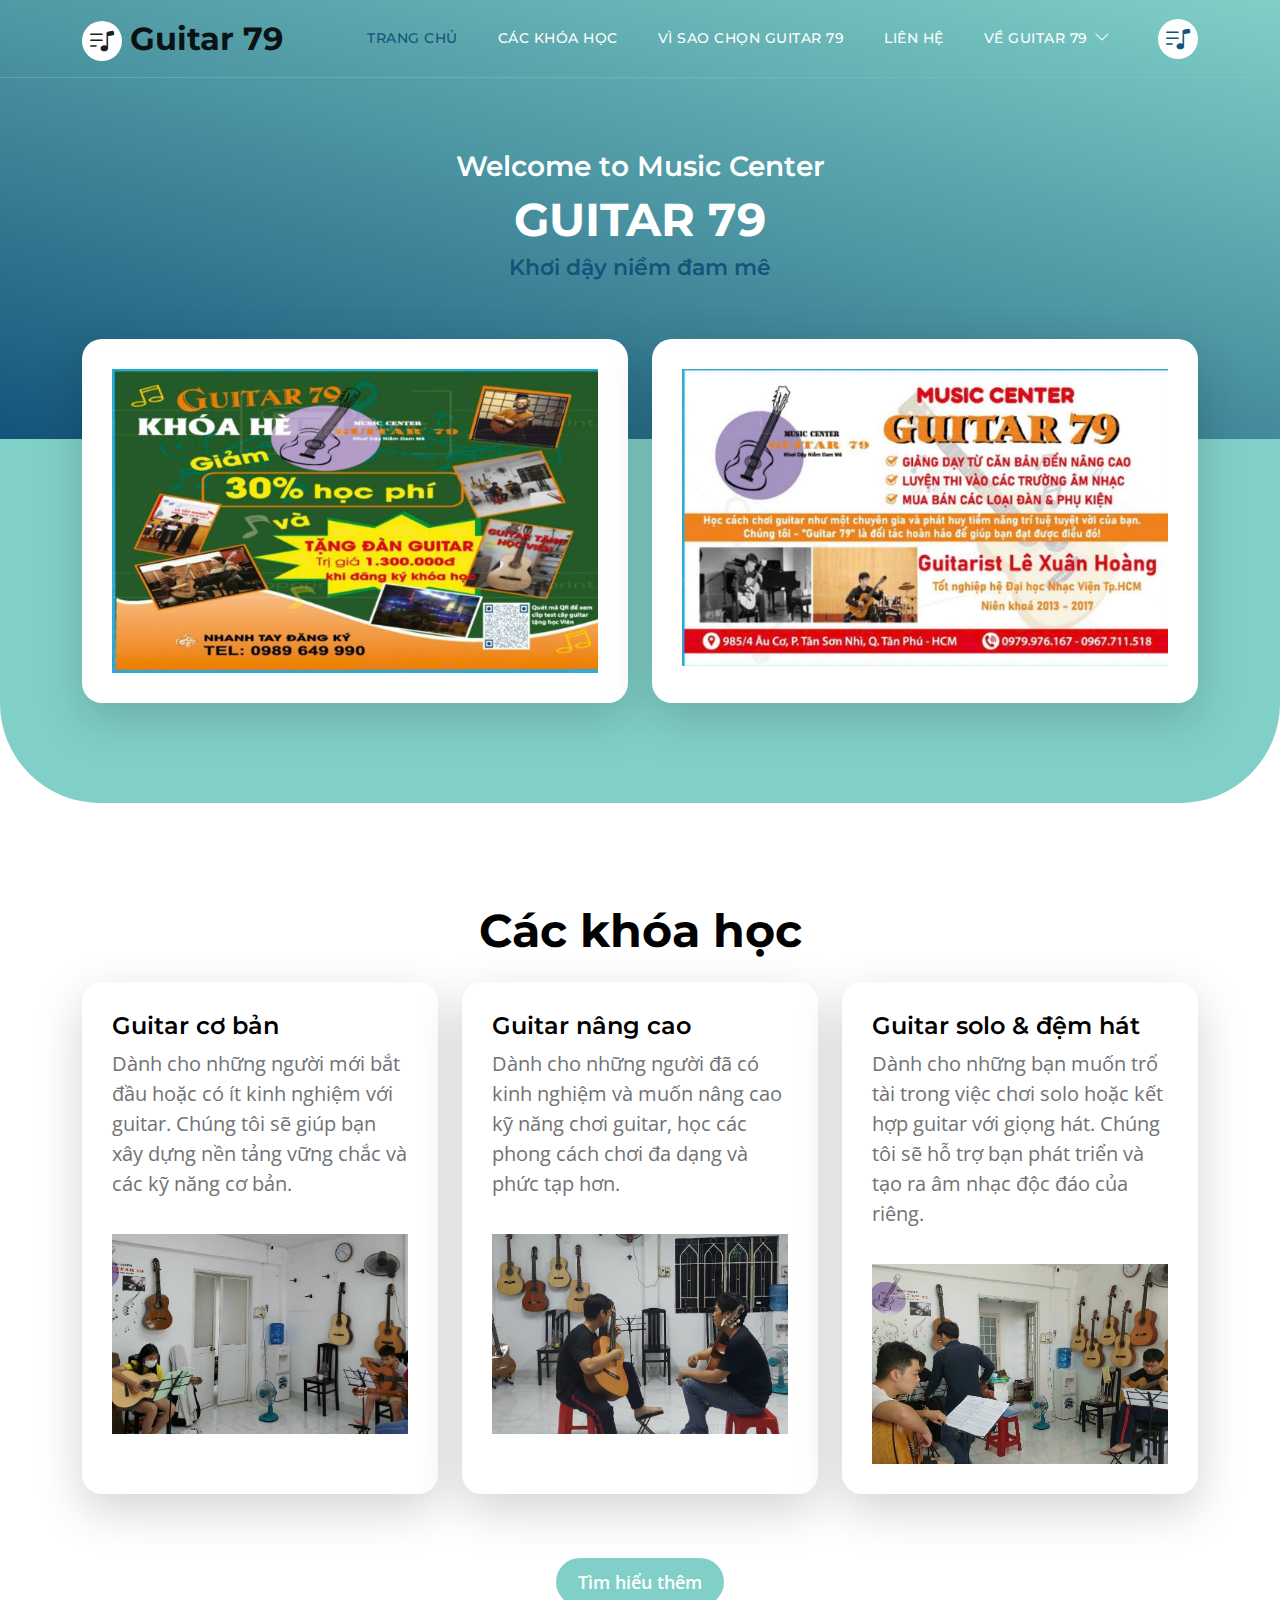
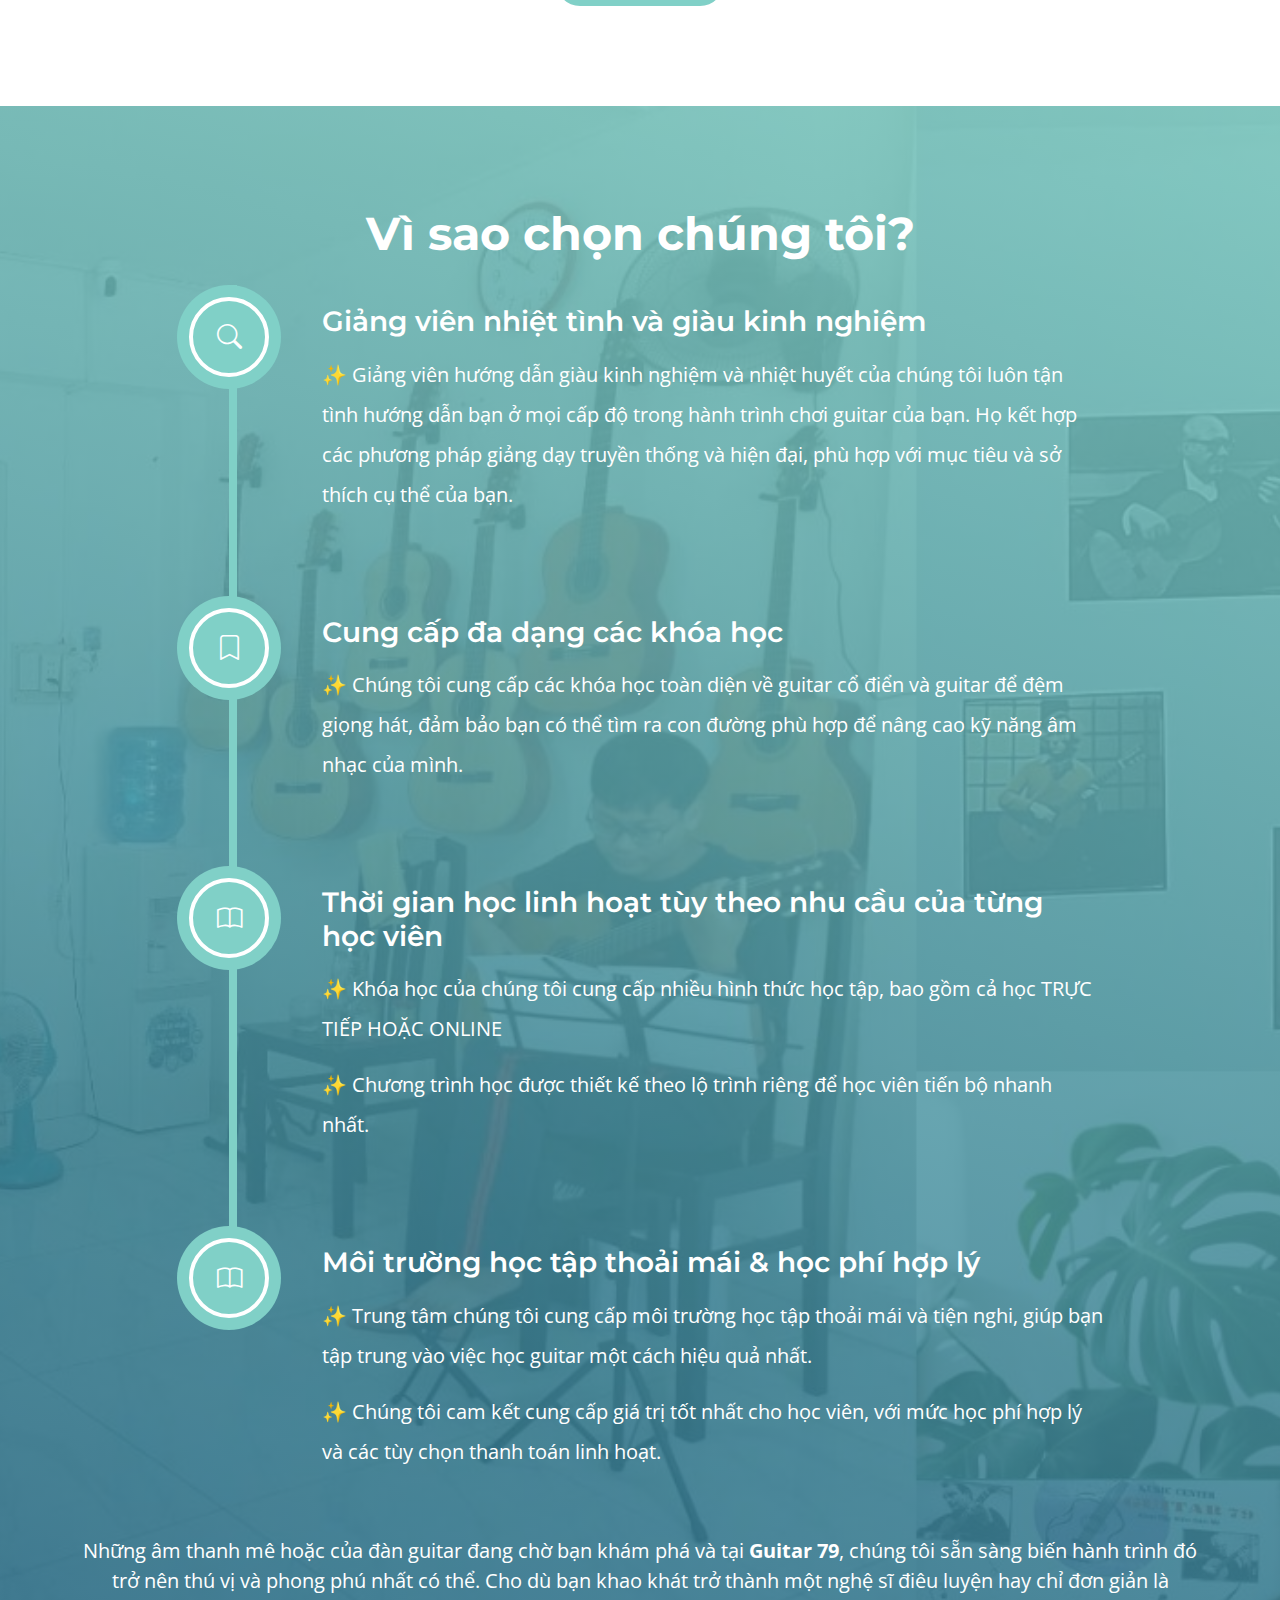
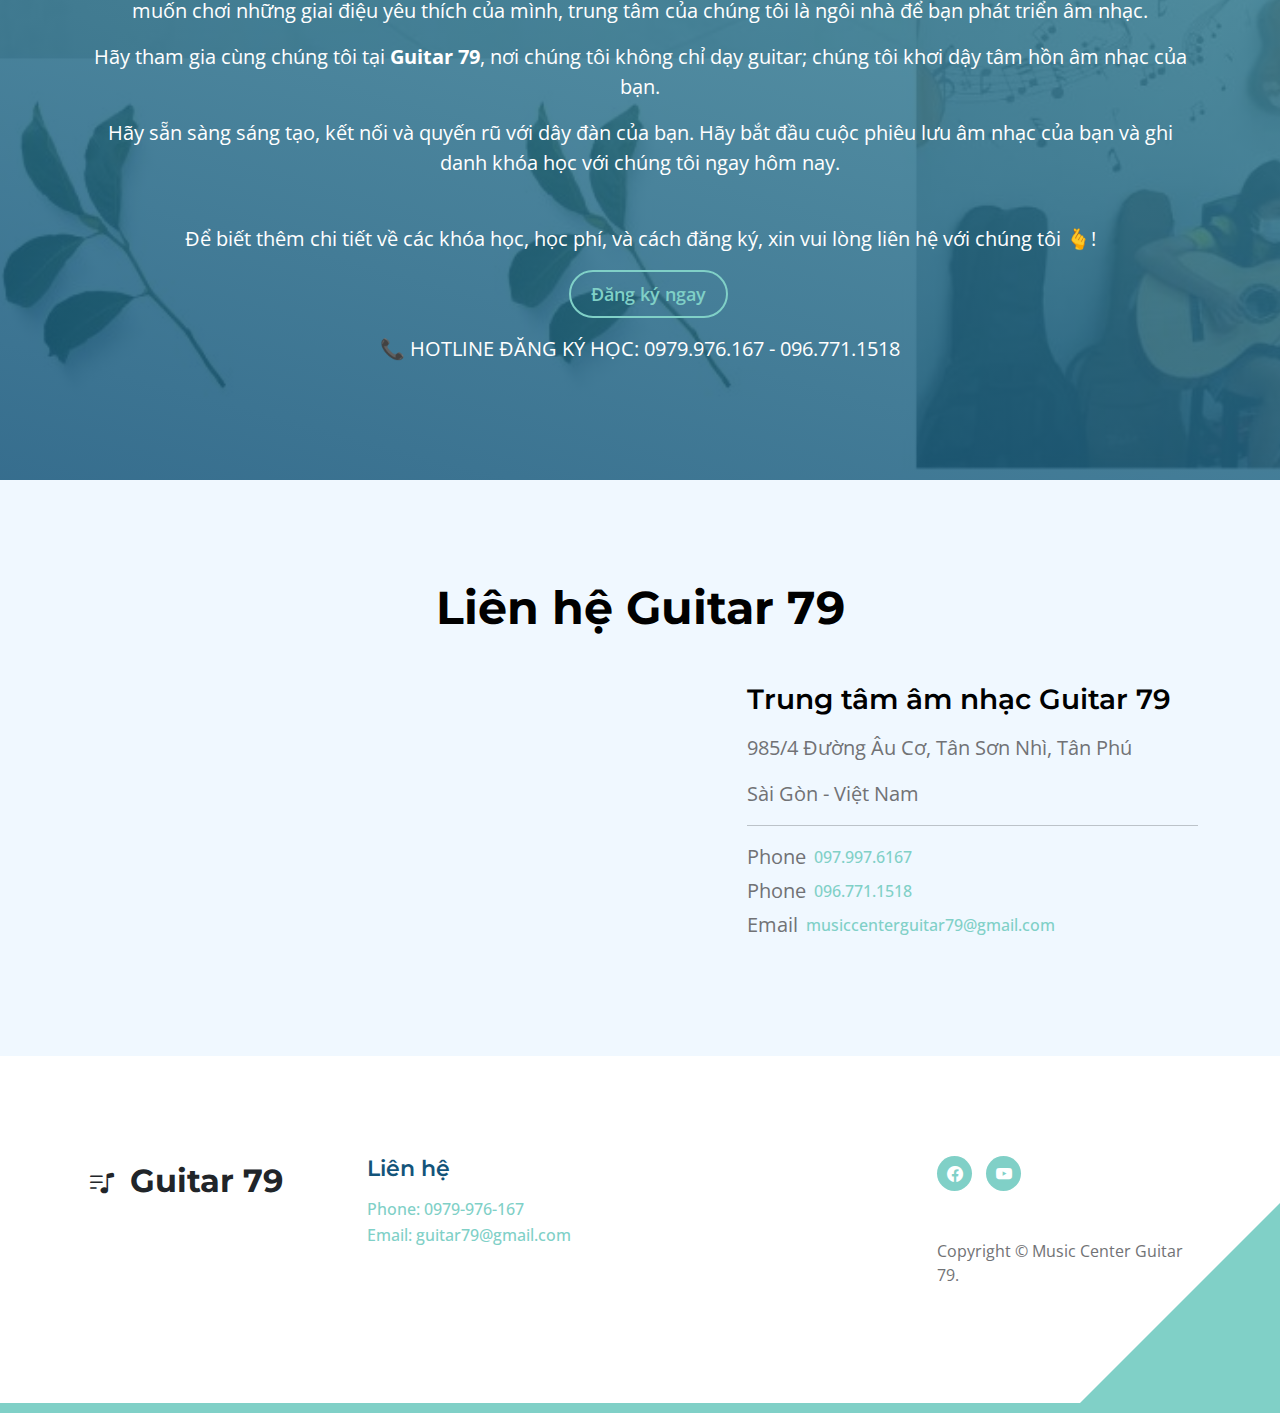
==== index.html @ 34944e80 "Update phone" ====
<!doctype html>
<html lang="en">
    <head>
        <meta charset="utf-8">
        <meta name="viewport" content="width=device-width, initial-scale=1">

        <meta name="description" content="Guitar 79, Trung tâm Guitar 79, Music Center Guitar 79">
        <meta name="author" content="Guitar 79">

        <title>Guitar 79</title>

        <!-- CSS FILES -->        
        <link rel="preconnect" href="https://fonts.googleapis.com">
        
        <link rel="preconnect" href="https://fonts.gstatic.com" crossorigin>

        <link href="https://fonts.googleapis.com/css2?family=Montserrat:wght@500;600;700&family=Open+Sans&display=swap" rel="stylesheet">
                        
        <link href="css/bootstrap.min.css" rel="stylesheet">

        <link href="css/bootstrap-icons.css" rel="stylesheet">

        <link href="css/templatemo-topic-listing.css" rel="stylesheet">      
<!--

TemplateMo 590 topic listing

https://templatemo.com/tm-590-topic-listing

-->
    </head>
    
    <body id="top">

        <main>

            <nav class="navbar navbar-expand-lg">
                <div class="container">
                    <a class="navbar-brand" href="index.html">
                        <i class="navbar-icon bi bi-music-note-list"></i>
                        <span>Guitar 79</span>
                    </a>

                    <div class="d-lg-none ms-auto me-4">
                        <a href="#top" class="navbar-icon bi bi-music-note-list smoothscroll"></a>
                    </div>
    
                    <button class="navbar-toggler" type="button" data-bs-toggle="collapse" data-bs-target="#navbarNav" aria-controls="navbarNav" aria-expanded="false" aria-label="Toggle navigation">
                        <span class="navbar-toggler-icon"></span>
                    </button>
    
                    <div class="collapse navbar-collapse" id="navbarNav">
                        <ul class="navbar-nav ms-lg-5 me-lg-auto">
                            <li class="nav-item">
                                <a class="nav-link click-scroll" href="#section_1">Trang chủ</a>
                            </li>

                            <li class="nav-item">
                                <a class="nav-link click-scroll" href="#section_2">Các khóa học</a>
                            </li>
    
                            <li class="nav-item">
                                <a class="nav-link click-scroll" href="#section_3">Vì sao chọn Guitar 79</a>
                            </li>
    
                            <li class="nav-item">
                                <a class="nav-link click-scroll" href="#section_4">Liên hệ</a>
                            </li>

                            <li class="nav-item dropdown">
                                <a class="nav-link dropdown-toggle" href="#" id="navbarLightDropdownMenuLink" role="button" data-bs-toggle="dropdown" aria-expanded="false">Về Guitar 79</a>

                                <ul class="dropdown-menu dropdown-menu-light" aria-labelledby="navbarLightDropdownMenuLink">
                                    <li><a class="dropdown-item" href="guitar79-team.html">Đội ngũ</a></li>

                                    <li><a class="dropdown-item" href="hinh-anh.html">Hình ảnh</a></li>
                                </ul>
                            </li>
                        </ul>

                        <div class="d-none d-lg-block">
                            <a href="#top" class="navbar-icon bi bi-music-note-list smoothscroll"></a>
                        </div>
                    </div>
                </div>
            </nav>
            

            <section class="hero-section d-flex justify-content-center align-items-center" id="section_1">
                <div class="container">
                    <div class="row">

                        <div class="col-lg-8 col-12 mx-auto">
                            <h4 class="text-white text-center">Welcome to Music Center</h4>
                            <h2 class="text-white text-center">GUITAR 79</h2>
                            <h6 class="text-center">Khơi dậy niềm đam mê</h6>
                        </div>

                    </div>
                </div>
            </section>

            <section class="featured-section">
                <div class="container">
                    <div class="row justify-content-center">

                        <div class="col-lg-6 col-12 mb-4 mb-lg-0">
                            <div class="custom-block bg-white shadow-lg">
                                <img src="images/g-khuyen-mai.jpg" class="img-fluid" alt="">
                            </div>
                        </div>

                        <div class="col-lg-6 col-12 mb-4 mb-lg-0">
                            <div class="custom-block bg-white shadow-lg">
                                <img src="images/g-104.jpg" class="img-fluid" alt="">
                            </div>
                        </div>

                    </div>
                </div>
            </section>


            <section class="explore-section section-padding" id="section_2">
                <div class="container">

                        <div class="col-12 text-center">
                            <h2 class="mb-4">Các khóa học</h1>
                        </div>

                    </div>
                </div>

                <div class="container">
                    <div class="row">

                        <div class="col-12">
                            <div class="tab-content" id="myTabContent">
                                <div class="tab-pane fade show active" id="design-tab-pane" role="tabpanel" aria-labelledby="design-tab" tabindex="0">
                                    <div class="row">
                                        <div class="col-lg-4 col-md-6 col-12 mb-4 mb-lg-0">
                                            <div class="custom-block bg-white shadow-lg">
                                                <a href="khoa-guitar.html">
                                                    <div class="d-flex">
                                                        <div>
                                                            <h5 class="mb-2">Guitar cơ bản</h5>

                                                            <p class="mb-0">Dành cho những người mới bắt đầu hoặc có ít kinh nghiệm với guitar. Chúng tôi sẽ giúp bạn xây dựng nền tảng vững chắc và các kỹ năng cơ bản.</p>
                                                        </div>
                                                        
                                                    </div>

                                                    <img src="images/g-coban.jpg" class="custom-block-image img-fluid" alt="">
                                                </a>
                                            </div>
                                        </div>

                                        <div class="col-lg-4 col-md-6 col-12 mb-4 mb-lg-0">
                                            <div class="custom-block bg-white shadow-lg">
                                                <a href="khoa-guitar.html">
                                                    <div class="d-flex">
                                                        <div>
                                                            <h5 class="mb-2">Guitar nâng cao</h5>

                                                                <p class="mb-0">Dành cho những người đã có kinh nghiệm và muốn nâng cao kỹ năng chơi guitar, học các phong cách chơi đa dạng và phức tạp hơn.</p>
                                                        </div>                                                        
                                                    </div>

                                                    <img src="images/g-nangcao.jpg" class="custom-block-image img-fluid" alt="">
                                                </a>
                                            </div>
                                        </div>

                                        <div class="col-lg-4 col-md-6 col-12">
                                            <div class="custom-block bg-white shadow-lg">
                                                <a href="khoa-guitar.html">
                                                    <div class="d-flex">
                                                        <div>
                                                            <h5 class="mb-2">Guitar solo & đệm hát</h5>

                                                                <p class="mb-0">Dành cho những bạn muốn trổ tài trong việc chơi solo hoặc kết hợp guitar với giọng hát. Chúng tôi sẽ hỗ trợ bạn phát triển và tạo ra âm nhạc độc đáo của riêng.</p>
                                                        </div>                                                        
                                                    </div>

                                                    <img src="images/g-demhat.jpg" class="custom-block-image img-fluid" alt="">
                                                </a>
                                            </div>
                                        </div>
                                    </div>
                                </div>


                            </div>

                            <div class="col-12 text-center mt-5">
                                                                                            
                                <a href="khoa-guitar.html" class="btn custom-btn mt-2 mt-lg-3">Tìm hiểu thêm</a>
                                
                            </div>                            

                    </div>
                </div>
            </section>


            <section class="timeline-section section-padding" id="section_3">
                <div class="section-overlay"></div>

                <div class="container">
                    <div class="row">

                        <div class="col-12 text-center">
                            <h2 class="text-white mb-4">Vì sao chọn chúng tôi?</h1>
                        </div>

                        <div class="col-lg-10 col-12 mx-auto">
                            <div class="timeline-container">
                                <ul class="vertical-scrollable-timeline" id="vertical-scrollable-timeline">
                                    <div class="list-progress">
                                        <div class="inner"></div>
                                    </div>

                                    <li>
                                        <h4 class="text-white mb-3">Giảng viên nhiệt tình và giàu kinh nghiệm</h4>

                                        <p class="text-white">✨ Giảng viên hướng dẫn giàu kinh nghiệm và nhiệt huyết của chúng tôi luôn tận tình hướng dẫn bạn ở mọi cấp độ trong hành trình chơi guitar của bạn. Họ kết hợp các phương pháp giảng dạy truyền thống và hiện đại, phù hợp với mục tiêu và sở thích cụ thể của bạn.</p>

                                        <div class="icon-holder">
                                          <i class="bi-search"></i>
                                        </div>
                                    </li>
                                    
                                    <li>
                                        <h4 class="text-white mb-3">Cung cấp đa dạng các khóa học</h4>

                                        <p class="text-white">✨ Chúng tôi cung cấp các khóa học toàn diện về guitar cổ điển và guitar để đệm giọng hát, đảm bảo bạn có thể tìm ra con đường phù hợp để nâng cao kỹ năng âm nhạc của mình.</p>

                                        <div class="icon-holder">
                                          <i class="bi-bookmark"></i>
                                        </div>
                                    </li>

                                    <li>
                                        <h4 class="text-white mb-3">Thời gian học linh hoạt tùy theo nhu cầu của từng học viên</h4>

                                        <p class="text-white">✨ Khóa học của chúng tôi cung cấp nhiều hình thức học tập, bao gồm cả học TRỰC TIẾP HOẶC ONLINE</p>
                                        <p class="text-white">✨ Chương trình học được thiết kế theo lộ trình riêng để học viên tiến bộ nhanh nhất.</p>

                                        <div class="icon-holder">
                                          <i class="bi-book"></i>
                                        </div>
                                    </li>
                                    
                                    <li>
                                        <h4 class="text-white mb-3">Môi trường học tập thoải mái &amp; học phí hợp lý</h4>

                                        <p class="text-white">✨ Trung tâm chúng tôi cung cấp môi trường học tập thoải mái và tiện nghi, giúp bạn tập trung vào việc học guitar một cách hiệu quả nhất.</p>
                                        <p class="text-white">✨ Chúng tôi cam kết cung cấp giá trị tốt nhất cho học viên, với mức học phí hợp lý và các tùy chọn thanh toán linh hoạt.</p>

                                        <div class="icon-holder">
                                          <i class="bi-book"></i>
                                        </div>
                                    </li>
                                </ul>
                            </div>
                        </div>

                        <div class="col-12 text-center mt-5">
                            
                            <p class="text-center text-white">
                                Những âm thanh mê hoặc của đàn guitar đang chờ bạn khám phá và tại <strong>Guitar 79</strong>, chúng tôi sẵn sàng biến hành trình đó trở nên thú vị và phong phú nhất có thể. Cho dù bạn khao khát trở thành một nghệ sĩ điêu luyện hay chỉ đơn giản là muốn chơi những giai điệu yêu thích của mình, trung tâm của chúng tôi là ngôi nhà để bạn phát triển âm nhạc.
                            </p>

                            <p class="text-center text-white">
                                Hãy tham gia cùng chúng tôi tại <strong>Guitar 79</strong>, nơi chúng tôi không chỉ dạy guitar; chúng tôi khơi dậy tâm hồn âm nhạc của bạn.
                            </p>

                            <p class="text-center text-white">
                                Hãy sẵn sàng sáng tạo, kết nối và quyến rũ với dây đàn của bạn. Hãy bắt đầu cuộc phiêu lưu âm nhạc của bạn và ghi danh khóa học với chúng tôi ngay hôm nay.
                            </p>

                            <p class="text-white">
                                <br>
                                Để biết thêm chi tiết về các khóa học, học phí, và cách đăng ký, xin vui lòng liên hệ với chúng tôi 🫰!
                            </p>
                            <p class="text-white">
                                <a href="#" class="btn custom-btn custom-border-btn ms-3">Đăng ký ngay</a>
                            </p>
                            <p class="text-white">📞 HOTLINE ĐĂNG KÝ HỌC: 0979.976.167 - 096.771.1518</p>
                        </div>
                    </div>
                </div>
            </section>


            <section class="contact-section section-padding section-bg" id="section_4">
                <div class="container">
                    <div class="row">

                        <div class="col-lg-12 col-12 text-center">
                            <h2 class="mb-5">Liên hệ Guitar 79</h2>
                        </div>

                        <div class="col-lg-5 col-12 mb-4 mb-lg-0">
                            <iframe class="google-map" src="https://www.google.com/maps/embed?pb=!1m18!1m12!1m3!1d3919.1329887469833!2d106.63376247461326!3d10.801124989349123!2m3!1f0!2f0!3f0!3m2!1i1024!2i768!4f13.1!3m3!1m2!1s0x3175291dbe1d968b%3A0x760f399fb8fad2c0!2zVHJ1bmcgVMOibSDDgm0gTmjhuqFjIEd1aXRhciA3OQ!5e0!3m2!1sen!2s!4v1698724283154!5m2!1sen!2s" width="100%" height="250" style="border:0;" allowfullscreen="" loading="lazy" referrerpolicy="no-referrer-when-downgrade"></iframe>
                        </div>

                        <div class="col-lg-5 col-md-6 col-12 mb-3 mb-lg- mb-md-0 ms-auto">
                            <h4 class="mb-3">Trung tâm âm nhạc Guitar 79</h4>

                            <p>985/4 Đường Âu Cơ, Tân Sơn Nhì, Tân Phú</p>
                            <p>Sài Gòn - Việt Nam</p>

                            <hr>

                            <p class="d-flex align-items-center mb-1">
                                <span class="me-2">Phone</span>

                                <a href="" class="site-footer-link">
                                    097.997.6167
                                </a>
                                
                            </p>
                            <p class="d-flex align-items-center mb-1">
                                <span class="me-2">Phone</span>

                                <a href="" class="site-footer-link">
                                    096.771.1518
                                </a>
                            </p>

                            <p class="d-flex align-items-center">
                                <span class="me-2">Email</span>

                                <a href="mailto:musiccenterguitar79@gmail.com" class="site-footer-link">
                                    musiccenterguitar79@gmail.com
                                </a>
                            </p>
                        </div>



                    </div>
                </div>
            </section>
        </main>

<footer class="site-footer section-padding">
    <div class="container">
        <div class="row">

            <div class="col-lg-3 col-12 mb-4 pb-2">
                <a class="navbar-brand mb-2" href="index.html">
                    <i class="navbar-icon bi bi-music-note-list"></i>
                    <span>Guitar 79</span>
                </a>
            </div>

            <div class="col-lg-3 col-md-4 col-6 mb-4 mb-lg-0">
                <h6 class="site-footer-title mb-3">Liên hệ</h6>

                <p class="text-white d-flex mb-1">
                    <a href="tel: 0979-976-167" class="site-footer-link">
                        Phone: 0979-976-167
                    </a>
                </p>

                <p class="text-white d-flex">
                    <a href="mailto:info@company.com" class="site-footer-link">
                        Email: guitar79@gmail.com
                    </a>
                </p>
            </div>

            <div class="col-lg-3 col-md-4 col-12 mt-4 mt-lg-0 ms-auto">
                <ul class="social-icon">
                    <li class="social-icon-item">
                        <a href="https://www.facebook.com/lehoangguitar?mibextid=ZbWKwL" class="social-icon-link bi-facebook"></a>
                    </li>
                    <li class="social-icon-item">
                        <a href="https://www.youtube.com/@lexuanhoangguitar79" class="social-icon-link bi-youtube"></a>
                    </li>
                </ul>
                <p class="copyright-text mt-lg-5 mt-4">Copyright © Music Center Guitar 79.
                
            </div>

        </div>
    </div>
</footer>


        <!-- JAVASCRIPT FILES -->
        <script src="js/jquery.min.js"></script>
        <script src="js/bootstrap.bundle.min.js"></script>
        <script src="js/jquery.sticky.js"></script>
        <script src="js/click-scroll.js"></script>
        <script src="js/custom.js"></script>

    </body>
</html>
---- css/templatemo-topic-listing.css ----
/*

TemplateMo 590 topic listing

https://templatemo.com/tm-590-topic-listing

*/

/*---------------------------------------
  CUSTOM PROPERTIES ( VARIABLES )             
-----------------------------------------*/
:root {
  --white-color:                  #ffffff;
  --primary-color:                #13547a;
  --secondary-color:              #80d0c7;
  --section-bg-color:             #f0f8ff;
  --custom-btn-bg-color:          #80d0c7;
  --custom-btn-bg-hover-color:    #13547a;
  --dark-color:                   #000000;
  --p-color:                      #717275;
  --border-color:                 #7fffd4;
  --link-hover-color:             #13547a;

  --body-font-family:             'Open Sans', sans-serif;
  --title-font-family:            'Montserrat', sans-serif;

  --h1-font-size:                 58px;
  --h2-font-size:                 46px;
  --h3-font-size:                 32px;
  --h4-font-size:                 28px;
  --h5-font-size:                 24px;
  --h6-font-size:                 22px;
  --p-font-size:                  20px;
  --menu-font-size:               14px;
  --btn-font-size:                18px;
  --copyright-font-size:          16px;

  --border-radius-large:          100px;
  --border-radius-medium:         20px;
  --border-radius-small:          10px;

  --font-weight-normal:           400;
  --font-weight-medium:           500;
  --font-weight-semibold:         600;
  --font-weight-bold:             700;
}

body {
  background-color: var(--white-color);
  font-family: var(--body-font-family); 
}


/*---------------------------------------
  TYPOGRAPHY               
-----------------------------------------*/

h2,
h3,
h4,
h5,
h6 {
  color: var(--dark-color);
}

h1,
h2,
h3,
h4,
h5,
h6 {
  font-family: var(--title-font-family); 
  font-weight: var(--font-weight-semibold);
}

h1 {
  font-size: var(--h1-font-size);
  font-weight: var(--font-weight-bold);
}

h2 {
  font-size: var(--h2-font-size);
  font-weight: var(--font-weight-bold);
}

h3 {
  font-size: var(--h3-font-size);
}

h4 {
  font-size: var(--h4-font-size);
}

h5 {
  font-size: var(--h5-font-size);
}

h6 {
  color: var(--primary-color);
  font-size: var(--h6-font-size);
}

p {
  color: var(--p-color);
  font-size: var(--p-font-size);
  font-weight: var(--font-weight-normal);
}

ul li {
  color: var(--p-color);
  font-size: var(--p-font-size);
  font-weight: var(--font-weight-normal);
}

a, 
button {
  touch-action: manipulation;
  transition: all 0.3s;
}

a {
  display: inline-block;
  color: var(--primary-color);
  text-decoration: none;
}

a:hover {
  color: var(--link-hover-color);
}

b,
strong {
  font-weight: var(--font-weight-bold);
}


/*---------------------------------------
  SECTION               
-----------------------------------------*/
.section-padding {
  padding-top: 100px;
  padding-bottom: 100px;
}

.section-bg {
  background-color: var(--section-bg-color);
}

.section-overlay {
  background-image: linear-gradient(15deg, #13547a 0%, #80d0c7 100%);
  position: absolute;
  top: 0;
  left: 0;
  pointer-events: none;
  width: 100%;
  height: 100%;
  opacity: 0.85;
}

.section-overlay + .container {
  position: relative;
}

.tab-content {
  background-color: var(--white-color);
  border-radius: var(--border-radius-medium);
}

.nav-tabs {
  border-bottom: 1px solid #ecf3f2;
  margin-bottom: 40px;
  justify-content: center;
}

.nav-tabs .nav-link {
  border-radius: 0;
  border-top: 0;
  border-right: 0;
  border-left: 0;
  color: var(--p-color);
  font-family: var(--title-font-family);
  font-size: var(--btn-font-size);
  font-weight: var(--font-weight-medium);
  padding: 15px 25px;
  transition: all 0.3s;
}

.nav-tabs .nav-link:first-child {
  margin-right: 20px;
}

.nav-tabs .nav-item.show .nav-link, 
.nav-tabs .nav-link.active,
.nav-tabs .nav-link:focus, 
.nav-tabs .nav-link:hover {
  border-bottom-color: var(--primary-color);
  color: var(--primary-color);
}


/*---------------------------------------
  CUSTOM ICON COLOR               
-----------------------------------------*/
.custom-icon {
  color: var(--secondary-color);
}


/*---------------------------------------
  CUSTOM BUTTON               
-----------------------------------------*/
.custom-btn {
  background: var(--custom-btn-bg-color);
  border: 2px solid transparent;
  border-radius: var(--border-radius-large);
  color: var(--white-color);
  font-size: var(--btn-font-size);
  font-weight: var(--font-weight-semibold);
  line-height: normal;
  transition: all 0.3s;
  padding: 10px 20px;
}

.custom-btn:hover {
  background: var(--custom-btn-bg-hover-color);
  color: var(--white-color);
}

.custom-border-btn {
  background: transparent;
  border: 2px solid var(--custom-btn-bg-color);
  color: var(--custom-btn-bg-color);
}

.custom-border-btn:hover {
  background: var(--custom-btn-bg-color);
  border-color: transparent;
  color: var(--white-color);
}

.custom-btn-bg-white {
  border-color: var(--white-color);
  color: var(--white-color);
}


/*---------------------------------------
  SITE HEADER              
-----------------------------------------*/
.site-header {
  background-image: linear-gradient(15deg, #13547a 0%, #80d0c7 100%);
  padding-top: 150px;
  padding-bottom: 80px;
}

.site-header .container {
  height: 100%;
}

.breadcrumb-item+.breadcrumb-item::before,
.breadcrumb-item a:hover,
.breadcrumb-item.active {
  color: var(--white-color);
}

.site-header .custom-icon {
  color: var(--white-color);
  font-size: var(--h4-font-size);
}

.site-header .custom-icon:hover {
  color: var(--secondary-color);
}


/*---------------------------------------
  NAVIGATION              
-----------------------------------------*/
.sticky-wrapper {
  position: absolute;
  top: 0;
  right: 0;
  left: 0;
}

.sticky-wrapper.is-sticky .navbar {
  background-color: var(--secondary-color);
}

.navbar {
  background: transparent;
  border-bottom: 1px solid rgba(128, 208, 199, 0.35);
  z-index: 9;
}

.navbar-brand,
.navbar-brand:hover {
  font-size: var(--h3-font-size);
  font-weight: var(--font-weight-bold);
  display: block;
}

.navbar-brand span {
  font-family: var(--title-font-family);
}

.navbar-expand-lg .navbar-nav .nav-link {
  border-radius: var(--border-radius-large);
  margin: 10px;
  padding: 10px;
}

.navbar-nav .nav-link {
  display: inline-block;
  color: var(--white-color);
  font-family: var(--title-font-family); 
  font-size: var(--menu-font-size);
  font-weight: var(--font-weight-medium);
  text-transform: uppercase;
  letter-spacing: 0.5px;
  position: relative;
  padding-top: 15px;
  padding-bottom: 15px;
}

.navbar-nav .nav-link.active, 
.navbar-nav .nav-link:hover {
  color: var(--primary-color);
}

.navbar .dropdown-menu {
  background: var(--white-color);
  box-shadow: 0 1rem 3rem rgba(0,0,0,.175);
  border: 0;
  display: inherit;
  opacity: 0;
  min-width: 9rem;
  margin-top: 20px;
  padding: 13px 0 10px 0;
  transition: all 0.3s;
  pointer-events: none;
}

.navbar .dropdown-menu::before {
  content: "";
  width: 0;
  height: 0;
  border-left: 20px solid transparent;
  border-right: 20px solid transparent;
  border-bottom: 15px solid var(--white-color);
  position: absolute;
  top: -10px;
  left: 10px;
}

.navbar .dropdown-item {
  display: inline-block;
  color: var(--p-bg-color);
  font-family: var(--title-font-family); 
  font-size: var(--menu-font-size);
  font-weight: var(--font-weight-medium);
  text-transform: uppercase;
  letter-spacing: 0.5px;
  position: relative;
}

.navbar .dropdown-item.active, 
.navbar .dropdown-item:active,
.navbar .dropdown-item:focus, 
.navbar .dropdown-item:hover {
  background: transparent;
  color: var(--primary-color);
}

.navbar .dropdown-toggle::after {
  content: "\f282";
  display: inline-block;
  font-family: bootstrap-icons !important;
  font-size: var(--copyright-font-size);
  font-style: normal;
  font-weight: normal !important;
  font-variant: normal;
  text-transform: none;
  line-height: 1;
  vertical-align: -.125em;
  -webkit-font-smoothing: antialiased;
  -moz-osx-font-smoothing: grayscale;
  position: relative;
  left: 2px;
  border: 0;
}

@media screen and (min-width: 992px) {
  .navbar .dropdown:hover .dropdown-menu {
    opacity: 1;
    margin-top: 0;
    pointer-events: auto;
  }
}

.navbar-icon {
  background: var(--white-color);
  border-radius: var(--border-radius-large);
  display: inline-block;
  font-size: var(--h5-font-size);
  width: 40px;
  height: 40px;
  line-height: 40px;
  text-align: center;
  transition: all 0.3s ease;
}

.navbar-icon:hover {
  background: var(--primary-color);
  color: var(--white-color);
}

.navbar-toggler {
  border: 0;
  padding: 0;
  cursor: pointer;
  margin: 0;
  width: 30px;
  height: 35px;
  outline: none;
}

.navbar-toggler:focus {
  outline: none;
  box-shadow: none;
}

.navbar-toggler[aria-expanded="true"] .navbar-toggler-icon {
  background: transparent;
}

.navbar-toggler[aria-expanded="true"] .navbar-toggler-icon:before,
.navbar-toggler[aria-expanded="true"] .navbar-toggler-icon:after {
  transition: top 300ms 50ms ease, -webkit-transform 300ms 350ms ease;
  transition: top 300ms 50ms ease, transform 300ms 350ms ease;
  transition: top 300ms 50ms ease, transform 300ms 350ms ease, -webkit-transform 300ms 350ms ease;
  top: 0;
}

.navbar-toggler[aria-expanded="true"] .navbar-toggler-icon:before {
  transform: rotate(45deg);
}

.navbar-toggler[aria-expanded="true"] .navbar-toggler-icon:after {
  transform: rotate(-45deg);
}

.navbar-toggler .navbar-toggler-icon {
  background: var(--white-color);
  transition: background 10ms 300ms ease;
  display: block;
  width: 30px;
  height: 2px;
  position: relative;
}

.navbar-toggler .navbar-toggler-icon:before,
.navbar-toggler .navbar-toggler-icon:after {
  transition: top 300ms 350ms ease, -webkit-transform 300ms 50ms ease;
  transition: top 300ms 350ms ease, transform 300ms 50ms ease;
  transition: top 300ms 350ms ease, transform 300ms 50ms ease, -webkit-transform 300ms 50ms ease;
  position: absolute;
  right: 0;
  left: 0;
  background: var(--white-color);
  width: 30px;
  height: 2px;
  content: '';
}

.navbar-toggler .navbar-toggler-icon::before {
  top: -8px;
}

.navbar-toggler .navbar-toggler-icon::after {
  top: 8px;
}


/*---------------------------------------
  HERO        
-----------------------------------------*/
.hero-section {
  background-image: linear-gradient(15deg, #13547a 0%, #80d0c7 100%);
  position: relative;
  overflow: hidden;
  padding-top: 150px;
  padding-bottom: 150px;
}

.hero-section .input-group {
  background-color: var(--white-color);
  border-radius: var(--border-radius-large);
  padding: 10px 15px;
}

.hero-section .input-group-text {
  background-color: transparent;
  border: 0;
}

.hero-section input[type="search"] {
  border: 0;
  box-shadow: none;
  margin-bottom: 0;
  padding-left: 0;
}

.hero-section button[type="submit"] {
  background-color: var(--primary-color);
  border: 0;
  border-radius: var(--border-radius-large) !important;
  color: var(--white-color);
  max-width: 150px;
}


/*---------------------------------------
  TOPICS              
-----------------------------------------*/
.featured-section {
  background-color: var(--secondary-color);
  border-radius: 0 0 100px 100px;
  padding-bottom: 100px;
}

.featured-section .row {
  position: relative;
  bottom: 100px;
  margin-bottom: -100px;
}

.custom-block {
  border-radius: var(--border-radius-medium);
  position: relative;
  overflow: hidden;
  padding: 30px;
  transition: all 0.3s ease;
  height: 100%;
}

.custom-block:hover {
  background-color: var(--secondary-color);
  transform: translateY(-3px);
}

.custom-block > a {
  width: 100%;
}

.custom-block-image {
  display: block;
  width: 100%;
  height: 200px;
  object-fit: cover;
  margin-top: 35px;
}

.custom-block .rounded-pill {
  border-radius: 5px !important;
  display: flex;
  justify-content: center;
  text-align: center;
  width: 30px;
  height: 30px;
  line-height: 20px;
}

.custom-block-overlay {
  height: 100%;
  min-height: 350px;
  padding: 0;
}

.custom-block-overlay > a {
  height: 100%;
}

.custom-block-overlay .custom-block-image {
  border-radius: var(--border-radius-medium);
  display: block;
  height: 100%;
  margin-top: 0;
}

.custom-block-overlay-text {
  position: absolute;
  z-index: 2;
  top: 0;
  right: 0;
  left: 0;
  padding: 30px;
}

.social-share {
  position: absolute;
  bottom: 0;
  right: 0;
  left: 0;
  z-index: 2;
  padding: 20px 35px;
}

.social-share .bi-bookmark {
  color: var(--white-color);
  font-size: var(--h5-font-size);
}

.social-share .bi-bookmark:hover {
  color: var(--secondary-color);
}

.bg-design {
  background-color: #00B0FF;
}

.bg-graphic {
  background-color: #00BFA6;
}

.bg-advertising {
  background-color: #F50057;
}

.bg-finance {
  background-color: #536DFE;
}

.bg-music {
  background-color: #F9A826;
}

.bg-education {
  background-color: #00BFA6;
}


/*---------------------------------------
  TOPICS               
-----------------------------------------*/
.topics-detail-block {
  border-radius: var(--border-radius-medium);
  position: relative;
  overflow: hidden;
}

.topics-detail-block-image {
  display: block;
  border-radius: var(--border-radius-medium);
}

blockquote {
  background-color: var(--section-bg-color);
  border-radius: var(--border-radius-small);
  font-family: var(--title-font-family);
  font-size: var(--h4-font-size);
  font-weight: var(--font-weight-bold);
  display: inline-block;
  text-align: center;
  margin: 30px;
  padding: 40px;
}

.topics-listing-page .site-header {
  padding-bottom: 65px;
}

.custom-block-topics-listing-info {
  margin: 30px 20px 20px 30px;
}

.custom-block-topics-listing {
  height: inherit;
}

.custom-block-topics-listing .custom-block-image {
  width: 200px;
}


/*---------------------------------------
  PAGINATION              
-----------------------------------------*/
.pagination {
  margin-top: 40px;
}

.page-link {
  border: 0;
  border-radius: var(--border-radius-small);
  color: var(--p-color);
  font-family: var(--title-font-family);
  margin: 0 5px;
  padding: 10px 20px;
}

.page-link:hover,
.page-item:first-child .page-link:hover,
.page-item:last-child .page-link:hover {
  background-color: var(--secondary-color);
  color: var(--white-color);
}

.page-item:first-child .page-link {
  margin-right: 10px;
}

.page-item:first-child .page-link,
.page-item:last-child .page-link {
  background-color: var(--section-bg-color);
  border-radius: var(--border-radius-small);
}

.active>.page-link, .page-link.active {
  background-color: var(--secondary-color);
  border-color: var(--secondary-color);
}


/*---------------------------------------
  TIMELINE              
-----------------------------------------*/
.timeline-section {
  background-image: url('../images/g-101.jpg');
  background-repeat: no-repeat;
  background-position: center;
  background-size: cover;
  position: relative;
}

.timeline-container .vertical-scrollable-timeline {
  list-style-type: none;
  position: relative;
  padding-left: 0;
}

.timeline-container .vertical-scrollable-timeline .list-progress {
  width: 8px;
  height: 87%;
  background-color: var(--primary-color);
  position: absolute;
  left: 52px;
  top: 0;
  overflow: hidden;
}

.timeline-container .vertical-scrollable-timeline .list-progress .inner {
  position: absolute;
  right: 0;
  bottom: 0;
  height: 100%;
  background-color: var(--secondary-color);
  width: 100%;
}

.timeline-container .vertical-scrollable-timeline li {
  position: relative;
  padding: 20px 0px 65px 145px;
}

.timeline-container .vertical-scrollable-timeline li:last-child {
  padding-bottom: 0;
}

.timeline-container .vertical-scrollable-timeline li p {
  line-height: 40px;
}

.timeline-container .vertical-scrollable-timeline li p:last-child {
  margin-bottom: 0;
}

.timeline-container .vertical-scrollable-timeline li .icon-holder {
  position: absolute;
  left: 0;
  top: 0;
  width: 104px;
  height: 104px;
  display: flex;
  justify-content: center;
  align-items: center;
  background-color: var(--secondary-color);
  border-radius: 50%;
  z-index: 1;
  transition: 0.4s all;
}

.timeline-container .vertical-scrollable-timeline li .icon-holder::before {
  content: "";
  width: 80px;
  height: 80px;
  border: 4px solid #fff;
  position: absolute;
  background-color: var(--secondary-color);
  border-radius: 50%;
  z-index: -1;
  transition: 0.4s all;
}

.timeline-container .vertical-scrollable-timeline li .icon-holder i {
  font-size: 25px;
  color: var(--white-color);
}

.timeline-container .vertical-scrollable-timeline li::before {
  content: "";
  position: absolute;
  height: 100%;
  width: 8px;
  background-color: transparent;
  left: 52px;
  z-index: 0;
}

.timeline-container .vertical-scrollable-timeline li.active .icon-holder {
  background-color: var(--primary-color);
}

.timeline-container .vertical-scrollable-timeline li.active .icon-holder::before {
  background-color: var(--primary-color);
}


/*---------------------------------------
  FAQs              
-----------------------------------------*/
.faq-section .accordion-item {
  border: 0;
}

.faq-section .accordion-button {
  font-size: var(--h6-font-size);
  font-weight: var(--font-weight-semibold);
}

.faq-section .accordion-item:first-of-type .accordion-button {
  border-radius: var(--border-radius-large);
}

.faq-section .accordion-button:not(.collapsed) {
  border-radius: var(--border-radius-large);
  box-shadow: none;
  color: var(--primary-color);
}

.faq-section .accordion-body {
  color: var(--p-color);
  font-size: var(--btn-font-size);
  line-height: 40px;
}

/*---------------------------------------
  NEWSLETTER               
-----------------------------------------*/
.newsletter-image {
  border-radius: var(--border-radius-medium);
}


/*---------------------------------------
  CONTACT               
-----------------------------------------*/
.google-map {
  border-radius: var(--border-radius-medium);
}

.contact-form .form-floating>textarea {
  border-radius: var(--border-radius-medium);
  height: 150px;
}


/*---------------------------------------
  SUBSCRIBE FORM               
-----------------------------------------*/
.subscribe-form-wrap {
  padding: 50px;
}

.subscribe-form {
  width: 95%;
}


/*---------------------------------------
  CUSTOM FORM               
-----------------------------------------*/
.custom-form .form-control {
  border-radius: var(--border-radius-large);
  color: var(--p-color);
  margin-bottom: 24px;
  padding-top: 13px;
  padding-bottom: 13px;
  padding-left: 20px;
  outline: none;
}

.form-floating>label {
  padding-left: 20px;
}

.custom-form button[type="submit"] {
  background: var(--custom-btn-bg-color);
  border: none;
  border-radius: var(--border-radius-large);
  color: var(--white-color);
  font-family: var(--title-font-family);
  font-size: var(--p-font-size);
  font-weight: var(--font-weight-semibold);
  transition: all 0.3s;
  margin-bottom: 0;
}

.custom-form button[type="submit"]:hover,
.custom-form button[type="submit"]:focus {
  background: var(--custom-btn-bg-hover-color);
  border-color: transparent;
}


/*---------------------------------------
  SITE FOOTER              
-----------------------------------------*/
.site-footer {
  border-bottom: 10px solid var(--secondary-color);
  position: relative;
}

.site-footer::after {
  content: "";
  position: absolute;
  bottom: 0;
  right: 0;
  width: 0;
  height: 0;
  border-style: solid;
  border-width: 0 0 200px 200px;
  border-color: transparent transparent var(--secondary-color) transparent;
  pointer-events: none;
}

.site-footer-title {
  color: var(--primary-color); 
}

.site-footer .dropdown-menu {
  padding: 0;
}

.site-footer .dropdown-item {
  color: var(--p-color);
  font-size: var(--menu-font-size);
  font-weight: var(--font-weight-medium);
  padding: 4px 18px;
}

.site-footer .dropdown-item:hover {
  background-color: transparent;
  color: var(--primary-color);
}

.site-footer .dropdown-menu li:first-child .dropdown-item {
  padding-top: 10px;
}

.site-footer .dropdown-menu li:last-child .dropdown-item {
  padding-bottom: 12px;
}

.site-footer .dropdown-toggle {
  background-color: var(--secondary-color);
  border-color: var(--white-color);
}

.site-footer .dropdown-toggle:hover {
  background-color: var(--primary-color);
  border-color: transparent;
}

.site-footer-links {
  padding-left: 0;
}

.site-footer-link-item {
  display: block;
  list-style: none;
  line-height: normal;
}

.site-footer-link {
  color: var(--secondary-color);
  font-size: var(--copyright-font-size);
  font-weight: var(--font-weight-medium);
  line-height: normal;
}

.copyright-text {
  font-size: var(--copyright-font-size);
}


/*---------------------------------------
  SOCIAL ICON               
-----------------------------------------*/
.social-icon {
  margin: 0;
  padding: 0;
}

.social-icon-item {
  list-style: none;
  display: inline-block;
  vertical-align: top;
}

.social-icon-link {
  background: var(--secondary-color);
  border-radius: var(--border-radius-large);
  color: var(--white-color);
  font-size: var(--copyright-font-size);
  display: block;
  margin-right: 10px;
  text-align: center;
  width: 35px;
  height: 35px;
  line-height: 36px;
  transition: background 0.2s, color 0.2s;
}

.social-icon-link:hover {
  background: var(--primary-color);
  color: var(--white-color);
}


/*---------------------------------------
  RESPONSIVE STYLES               
-----------------------------------------*/
@media screen and (max-width: 991px) {
  h1 {
    font-size: 48px;
  }

  h2 {
    font-size: 36px;
  }

  h3 {
    font-size: 32px;
  }

  h4 {
    font-size: 28px;
  }

  h5 {
    font-size: 20px;
  }

  h6 {
    font-size: 18px;
  }

  .section-padding {
    padding-top: 50px;
    padding-bottom: 50px;
  }
  
  .navbar {
    background-color: var(--secondary-color);
  }

  .navbar-nav .dropdown-menu {
    position: relative;
    left: 10px;
    opacity: 1;
    pointer-events: auto;
    max-width: 155px;
    margin-top: 10px;
    margin-bottom: 15px;
  }

  .navbar-expand-lg .navbar-nav {
    padding-bottom: 20px;
  }

  .navbar-expand-lg .navbar-nav .nav-link {
    padding: 0;
  }

  .nav-tabs .nav-link:first-child {
    margin-right: 5px;
  }

  .nav-tabs .nav-link {
    font-size: var(--copyright-font-size);
    padding: 10px;
  }

  .featured-section {
    border-radius: 0 0 80px 80px;
    padding-bottom: 50px;
  }

  .custom-block-topics-listing .custom-block-image {
    width: auto;
  }

  .custom-block-topics-listing > .d-flex,
  .custom-block-topics-listing-info,
  .custom-block-topics-listing a {
    flex-direction: column;
  }

  .timeline-container .vertical-scrollable-timeline .list-progress {
    height: 75%;
  }

  .timeline-container .vertical-scrollable-timeline li {
    padding-left: 135px;
  }

  .subscribe-form-wrap {
    padding-top: 30px;
    padding-bottom: 0;
  }
}

@media screen and (max-width: 480px) {
  h1 {
    font-size: 36px;
  }

  h2 {
    font-size: 28px;
  }

  h3 {
    font-size: 26px;
  }

  h4 {
    font-size: 22px;
  }

  h5 {
    font-size: 20px;
  }
}
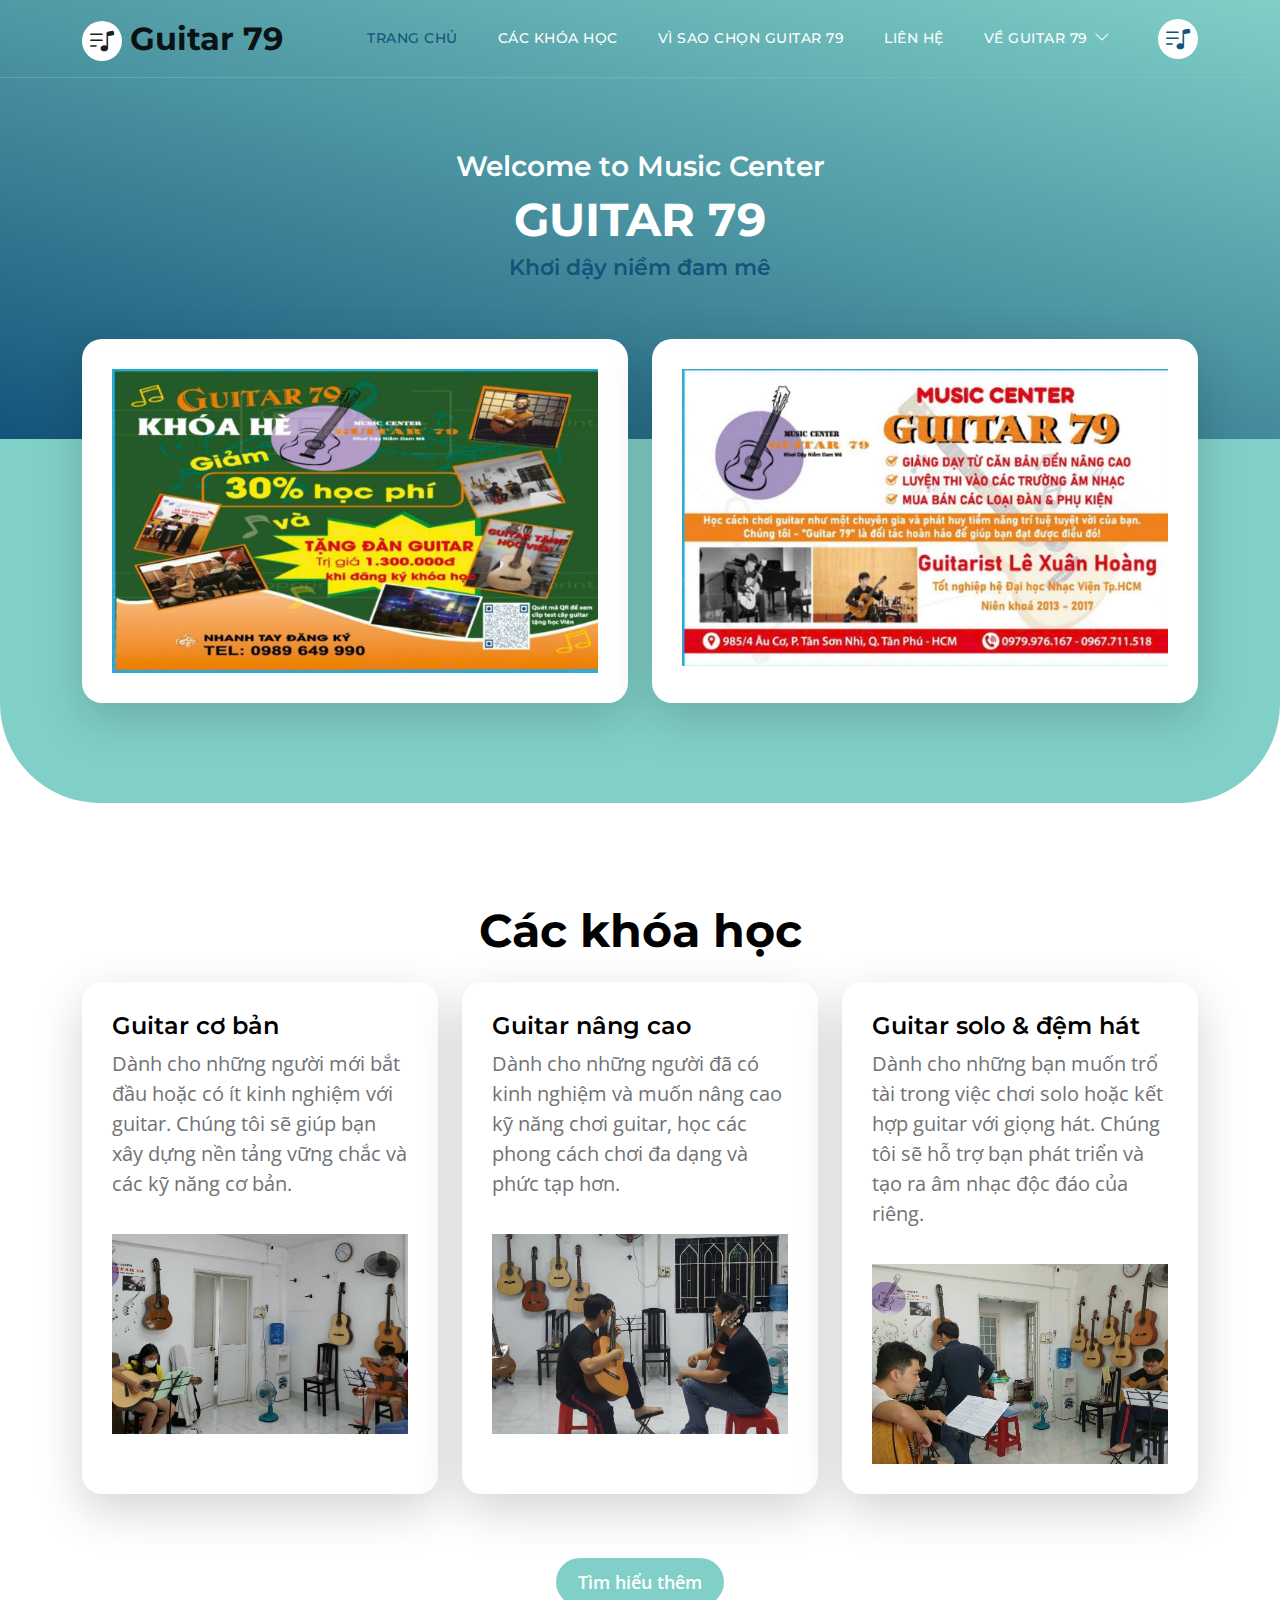
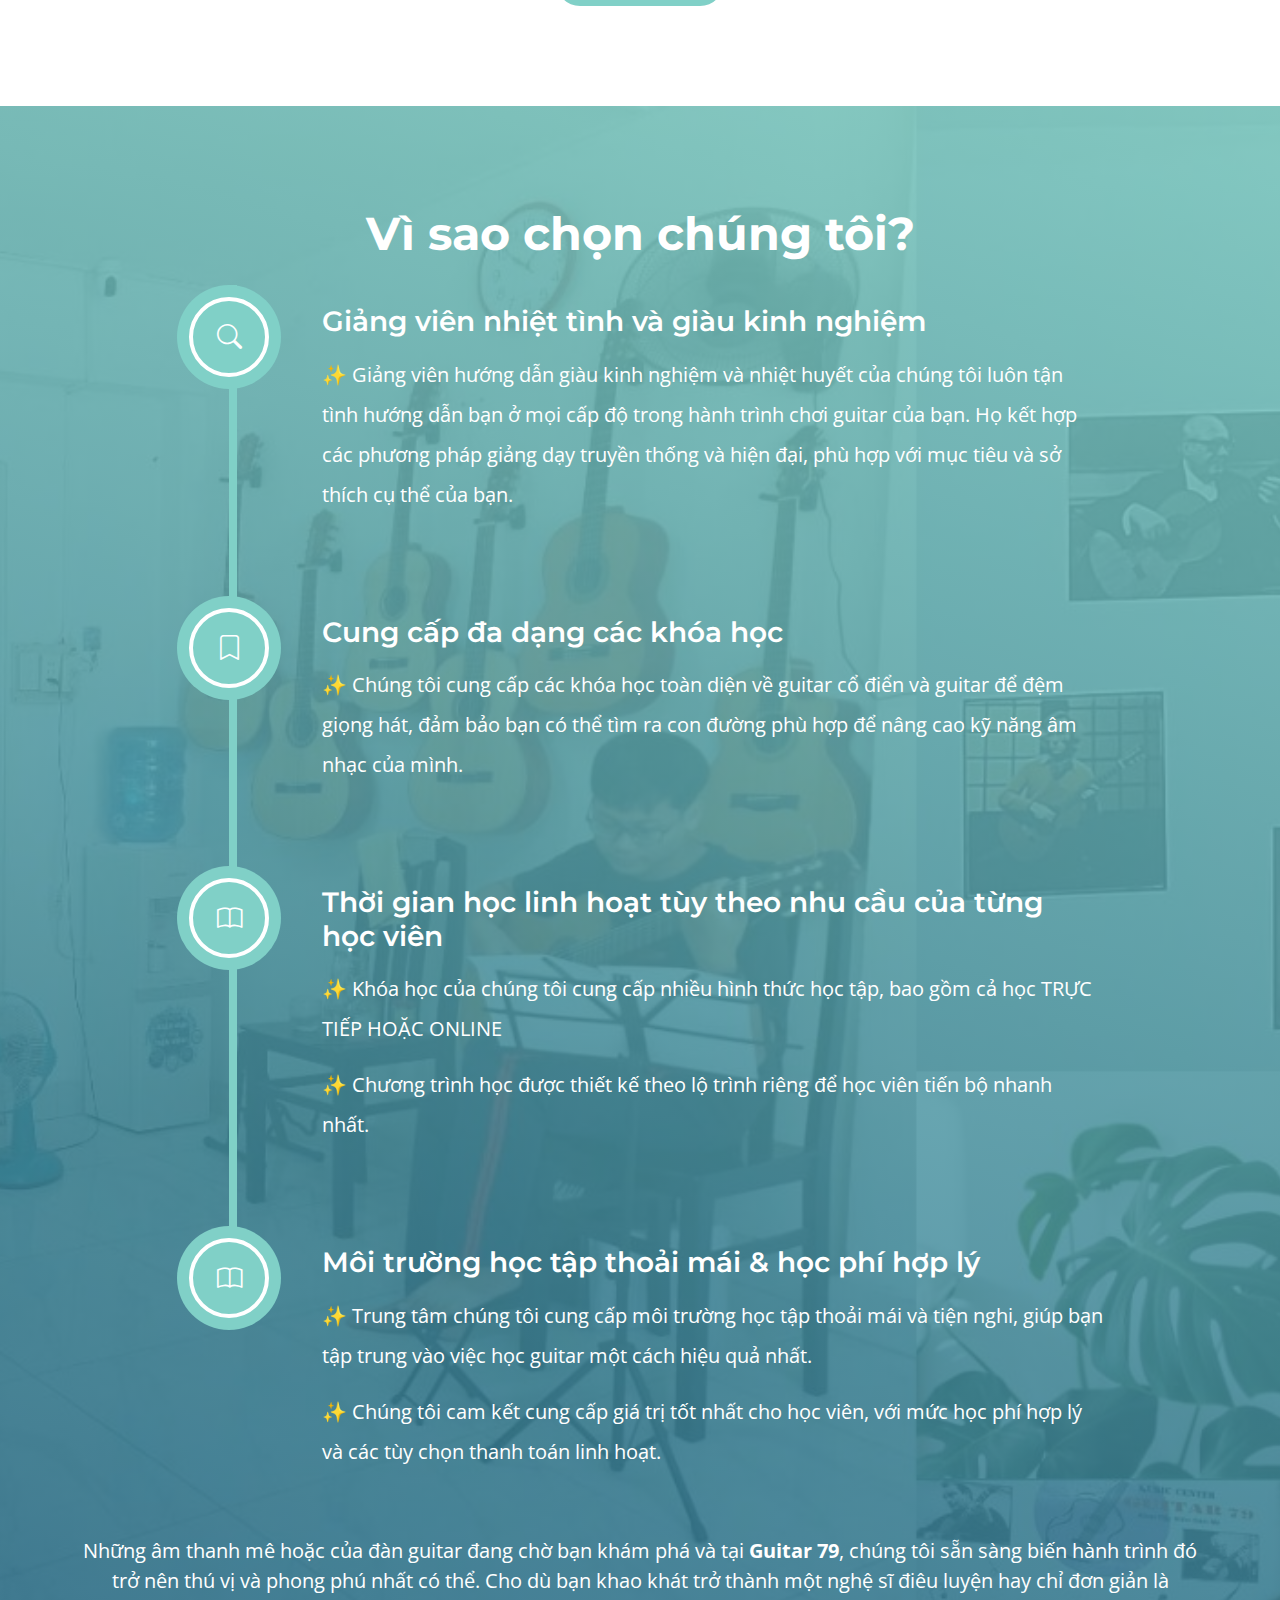
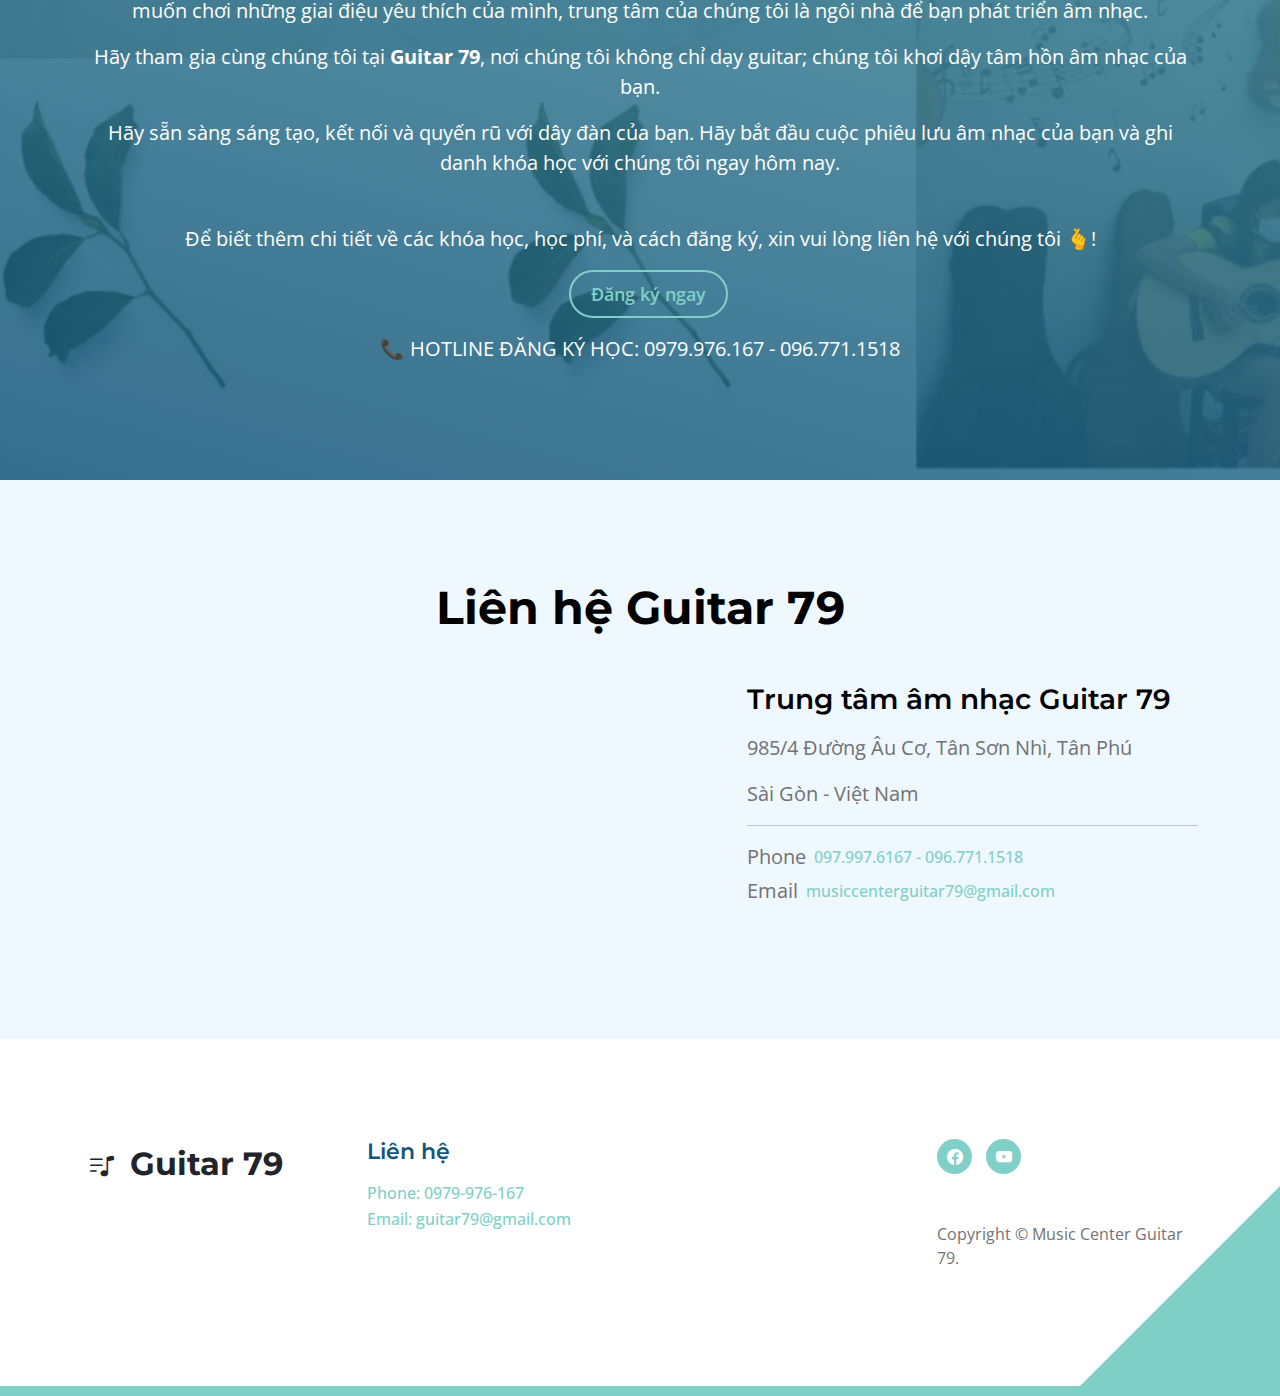
==== commit 2fd47606: "Update index" ====
--- a/index.html
+++ b/index.html
@@ -317,16 +317,8 @@
                                 <span class="me-2">Phone</span>
 
                                 <a href="" class="site-footer-link">
-                                    097.997.6167
-                                </a>
-                                
-                            </p>
-                            <p class="d-flex align-items-center mb-1">
-                                <span class="me-2">Phone</span>
-
-                                <a href="" class="site-footer-link">
-                                    096.771.1518
-                                </a>
+                                    097.997.6167  -  096.771.1518
+                                </a>                 
                             </p>
 
                             <p class="d-flex align-items-center">
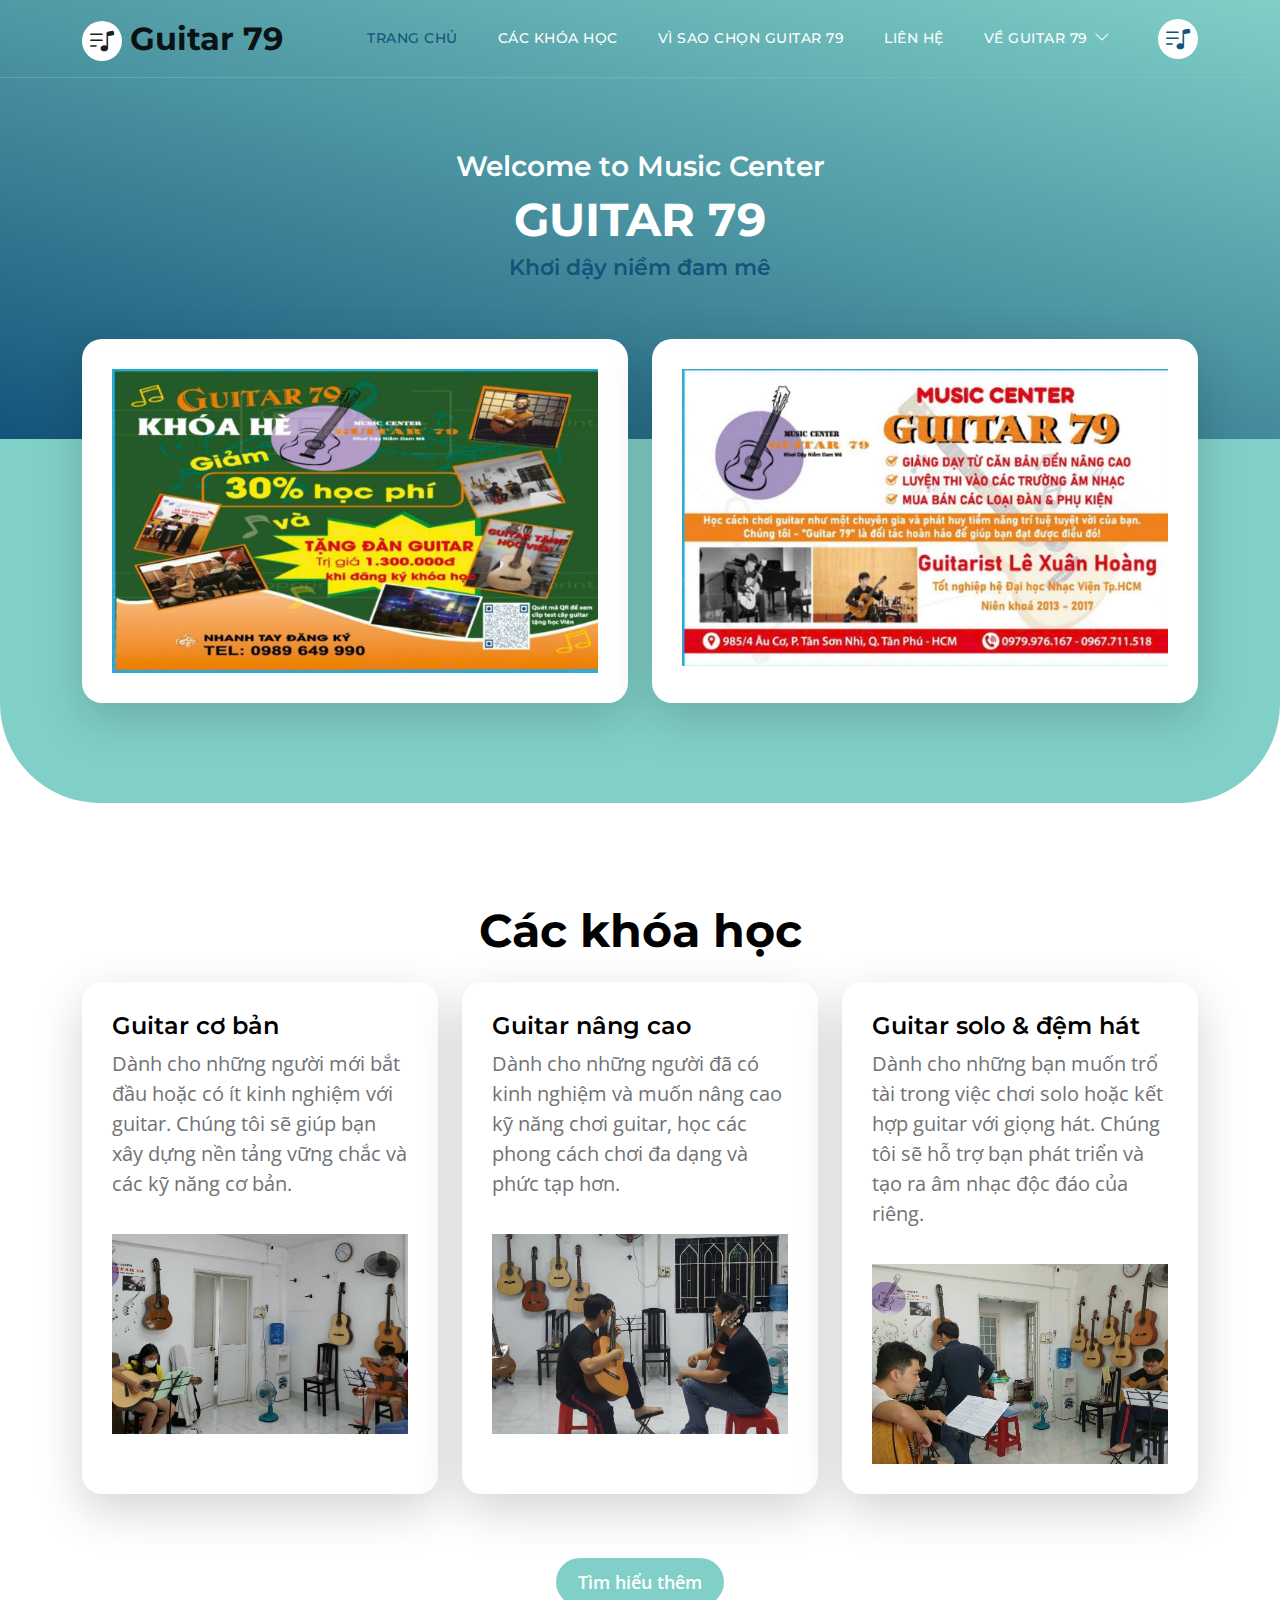
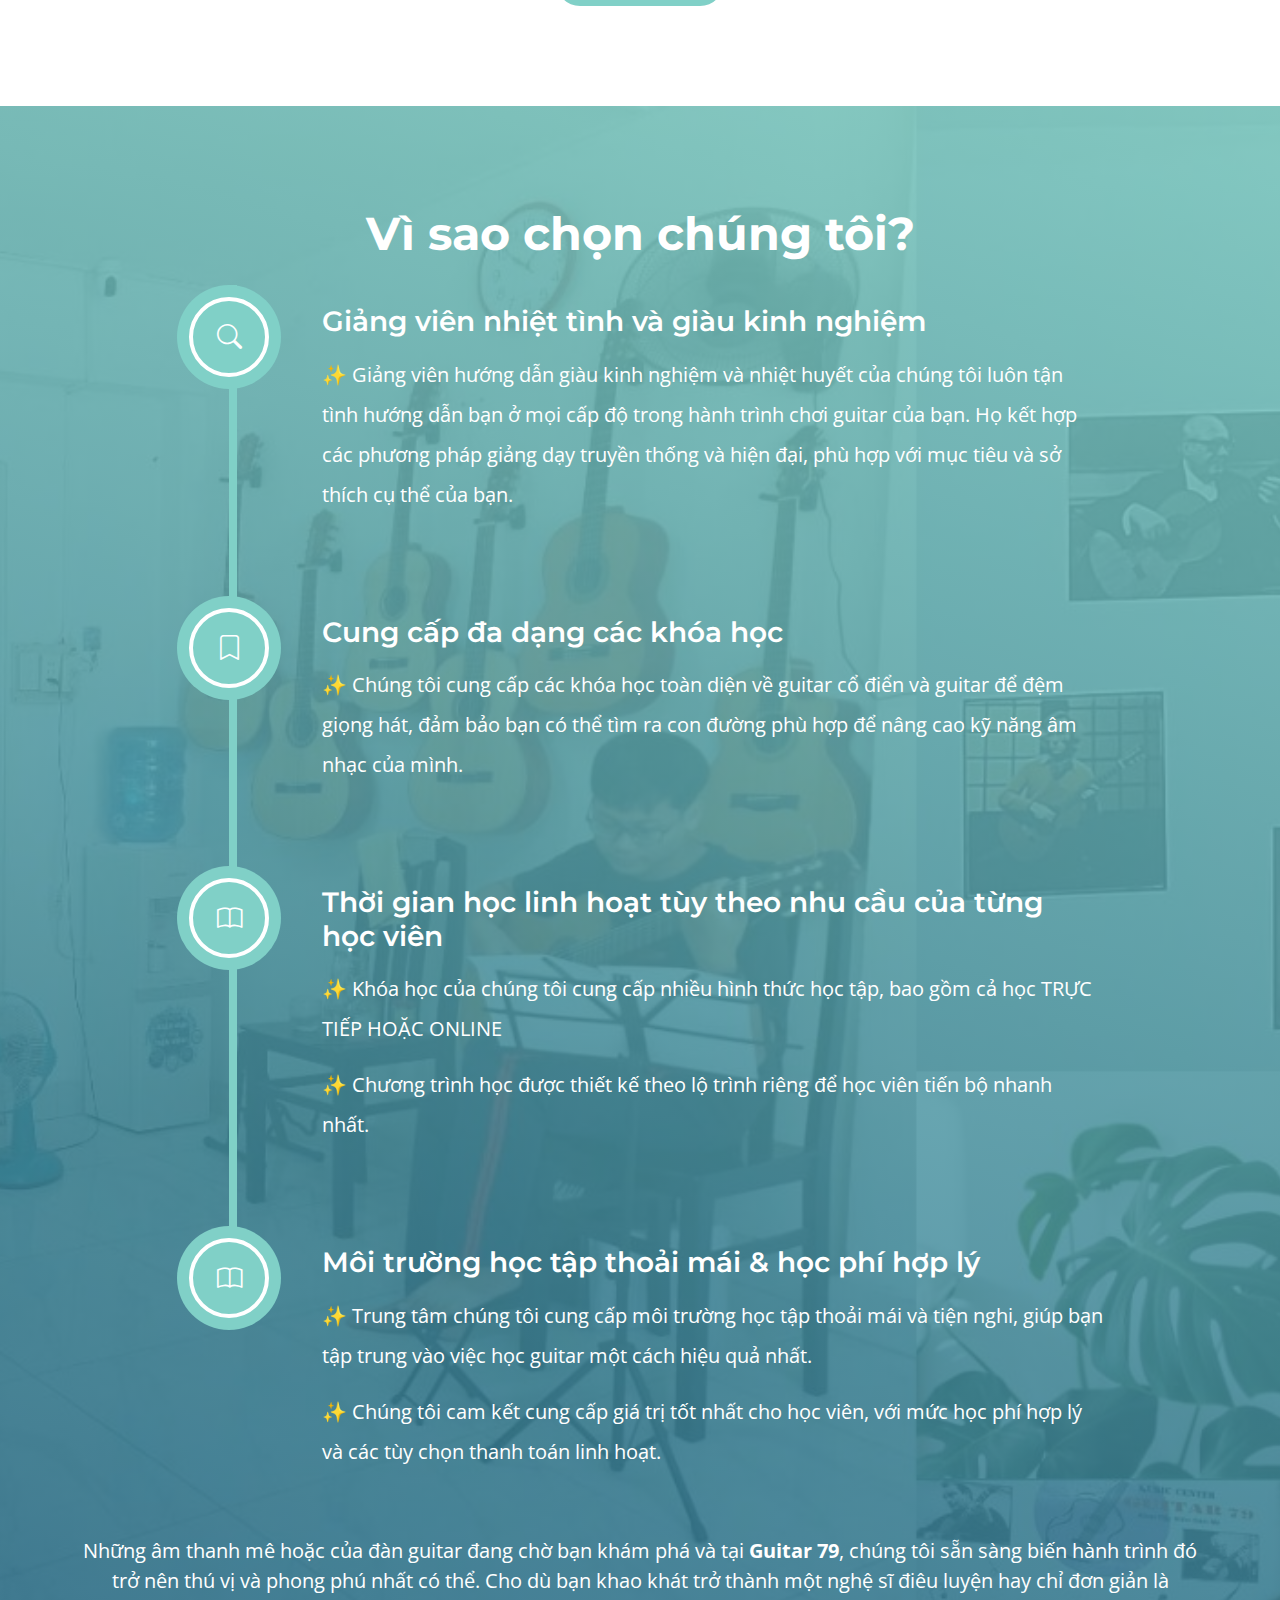
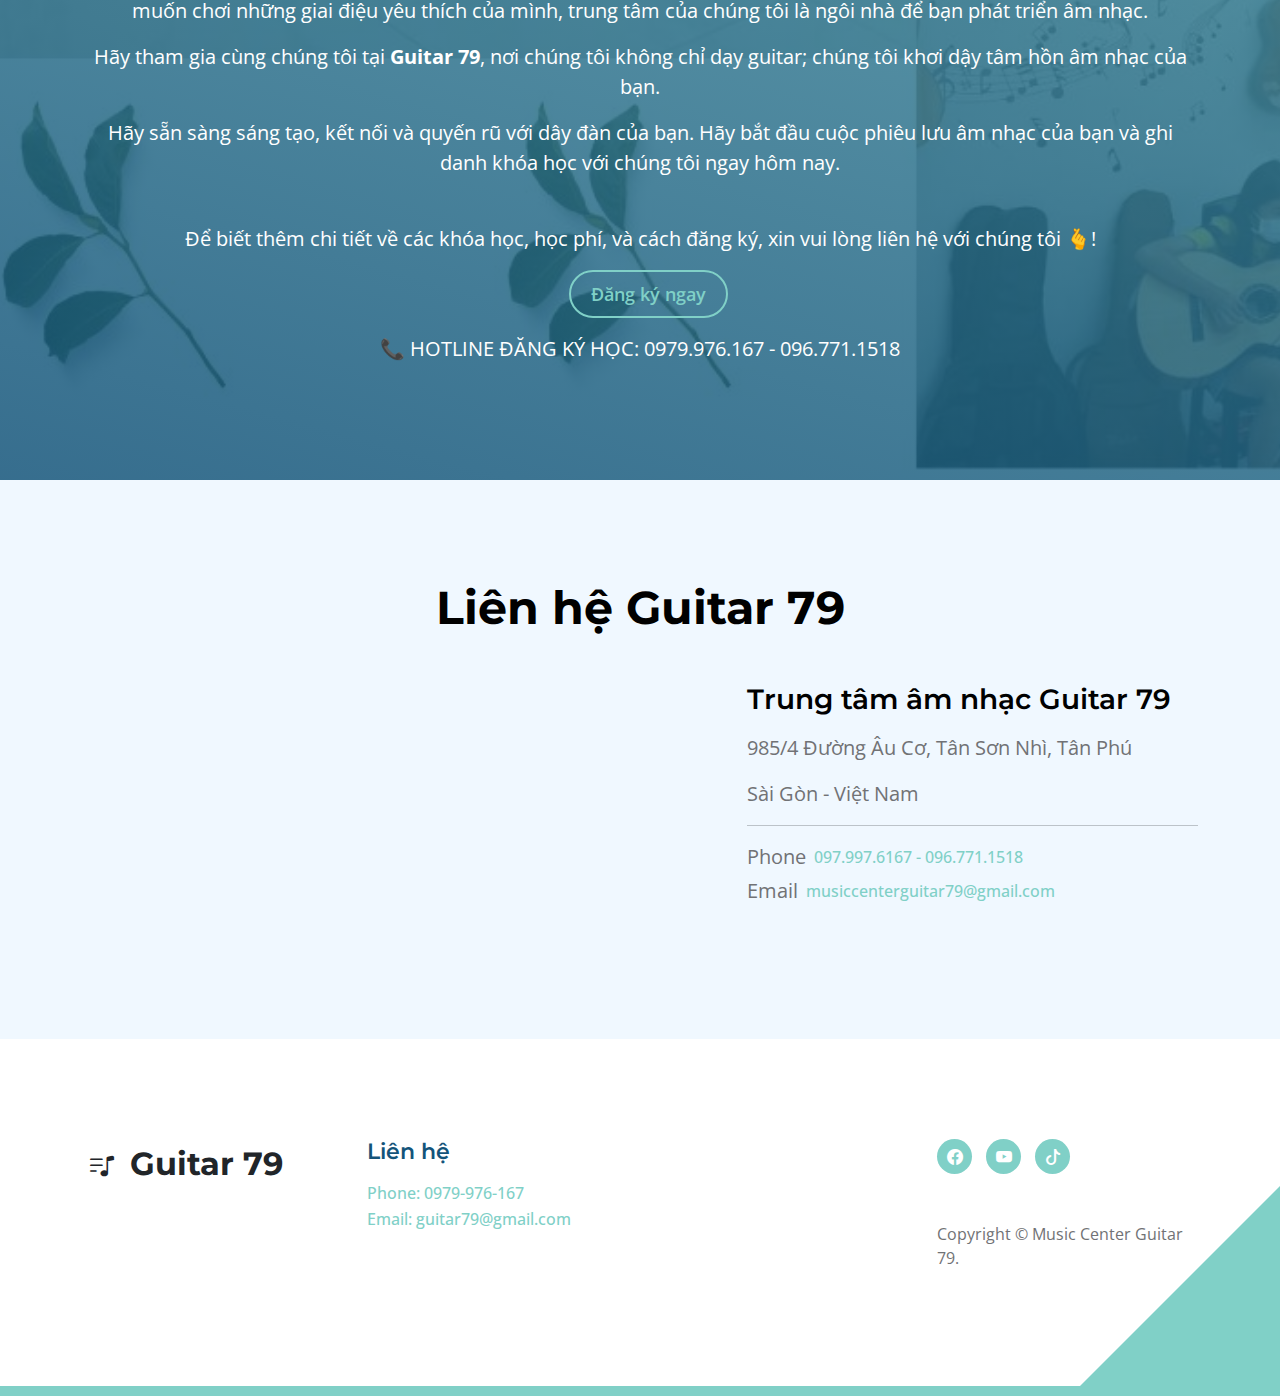
==== commit 8110f442: "Add tiktok link" ====
--- a/index.html
+++ b/index.html
@@ -372,6 +372,9 @@
                     <li class="social-icon-item">
                         <a href="https://www.youtube.com/@lexuanhoangguitar79" class="social-icon-link bi-youtube"></a>
                     </li>
+                    <li class="social-icon-item">
+                        <a href="https://www.tiktok.com/@guitar.79" class="social-icon-link bi-tiktok"></a>
+                    </li>
                 </ul>
                 <p class="copyright-text mt-lg-5 mt-4">Copyright © Music Center Guitar 79.
                 
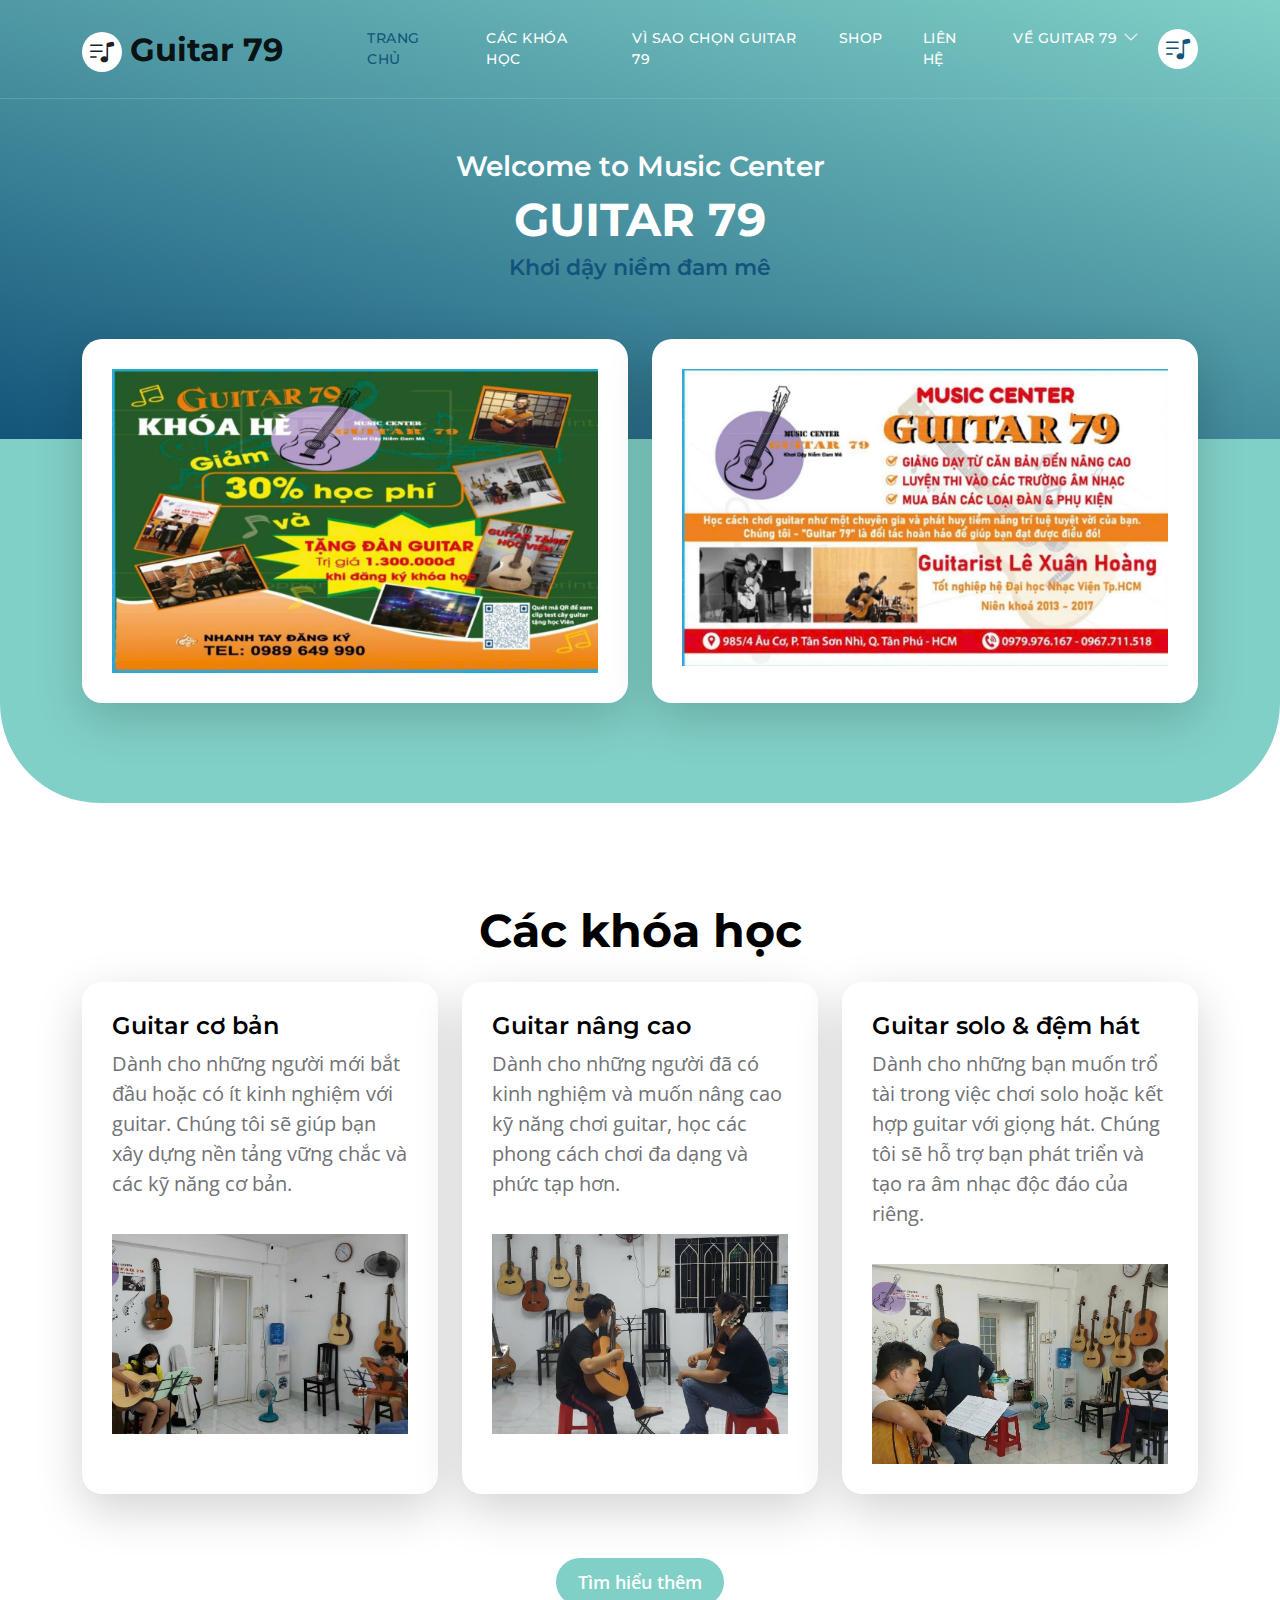
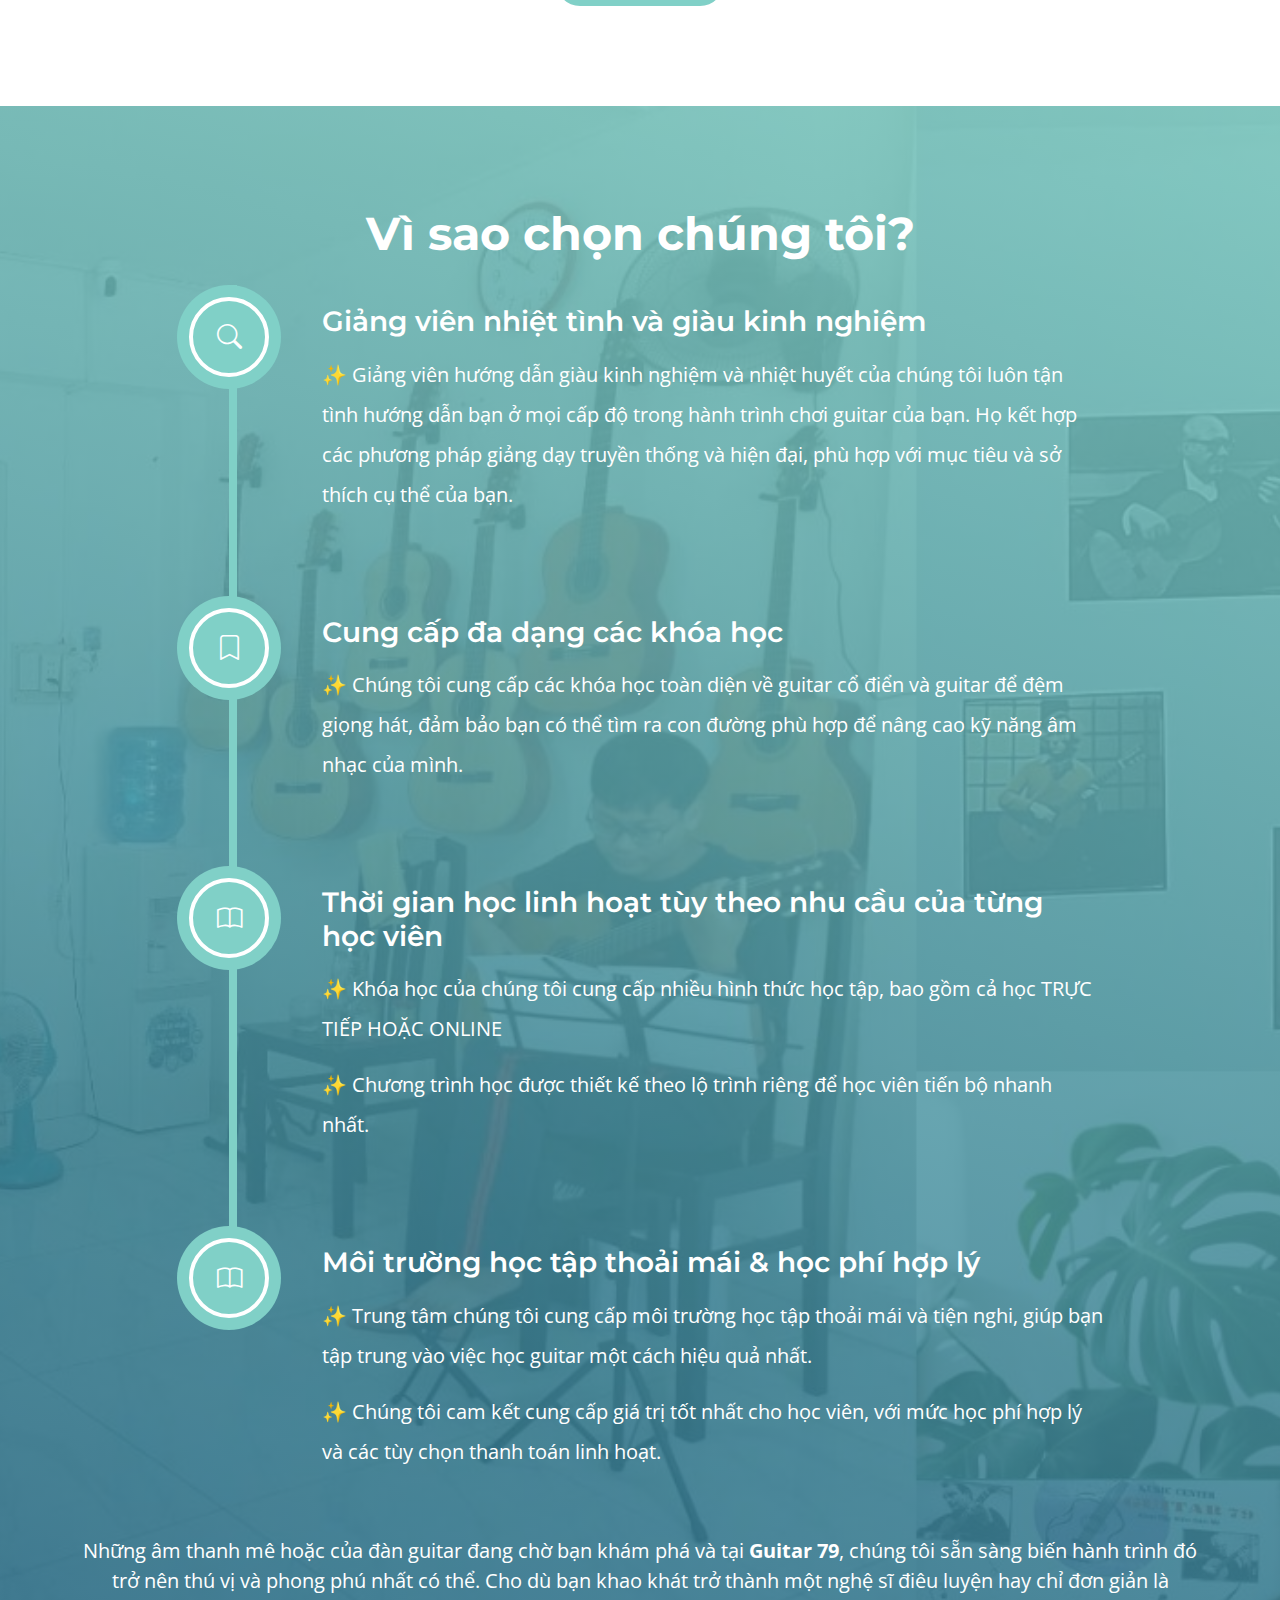
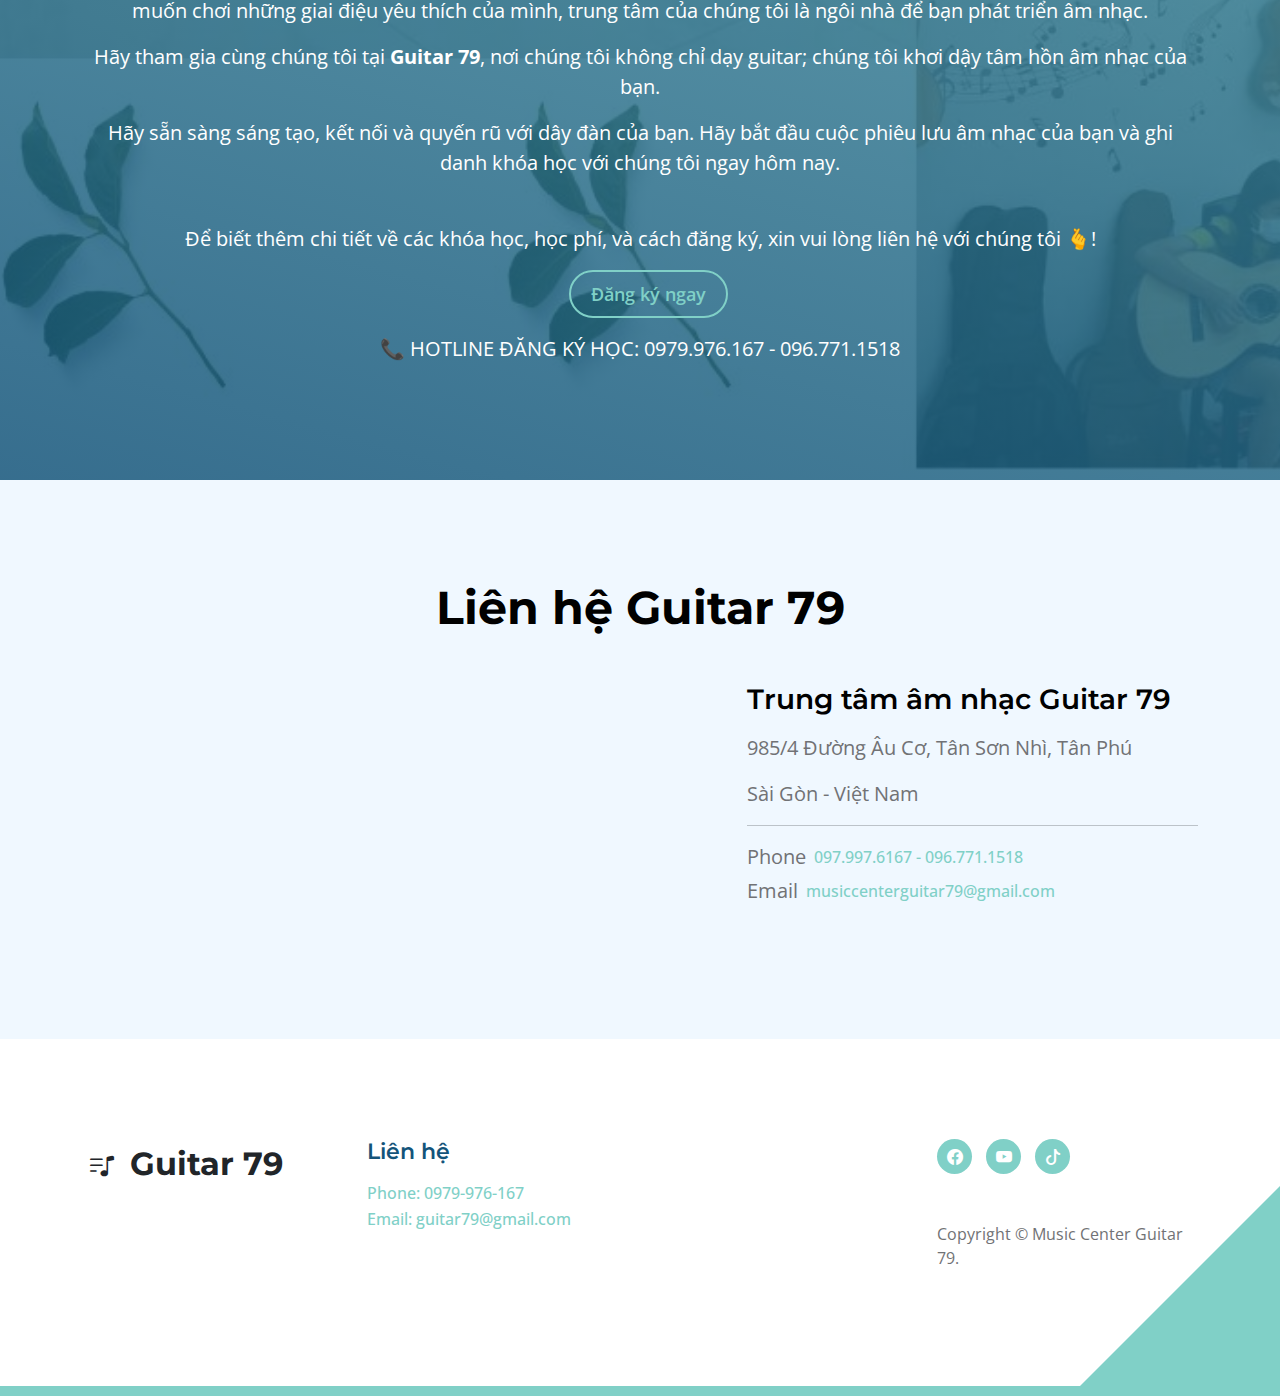
==== commit bb8f22c4: "add shop.html" ====
--- a/index.html
+++ b/index.html
@@ -61,6 +61,9 @@
     
                             <li class="nav-item">
                                 <a class="nav-link click-scroll" href="#section_3">Vì sao chọn Guitar 79</a>
+                            </li>
+                            <li class="nav-item">
+                                <a class="nav-link click-scroll" href="shop.html">Shop</a>
                             </li>
     
                             <li class="nav-item">
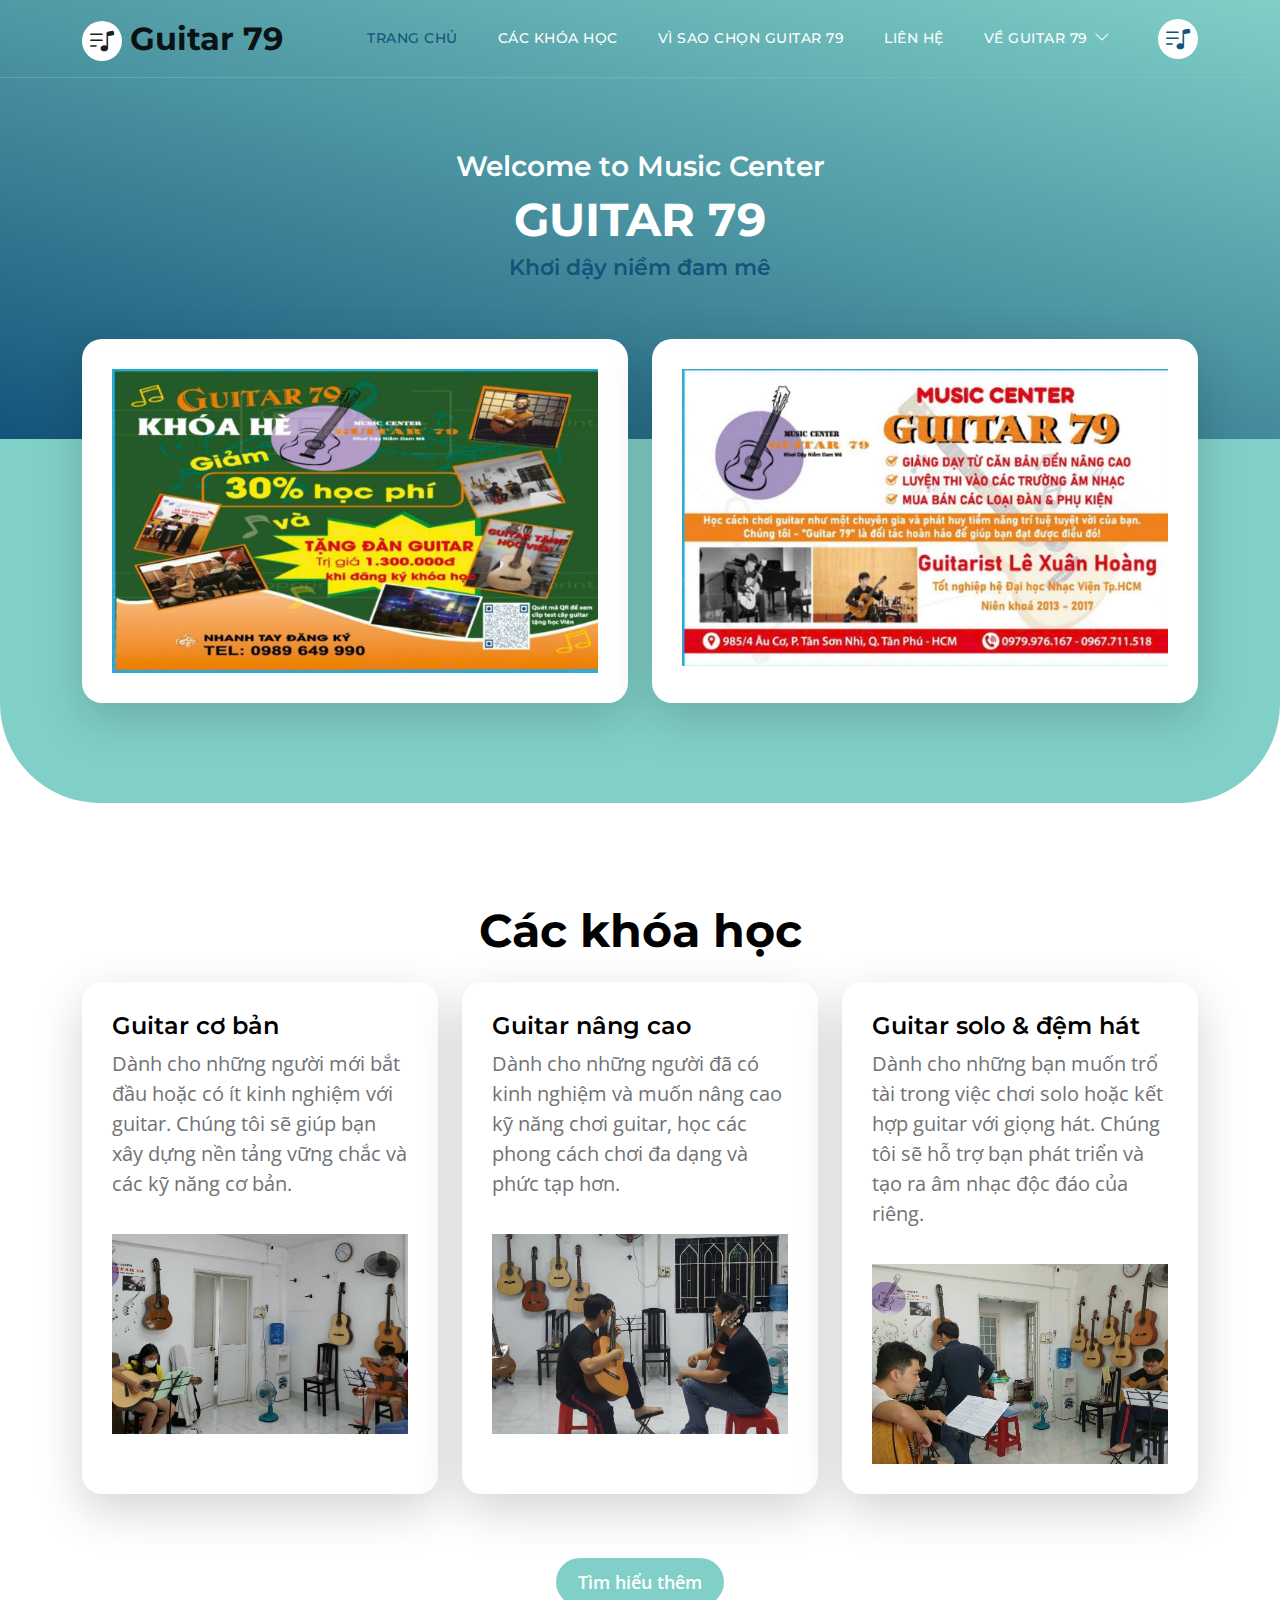
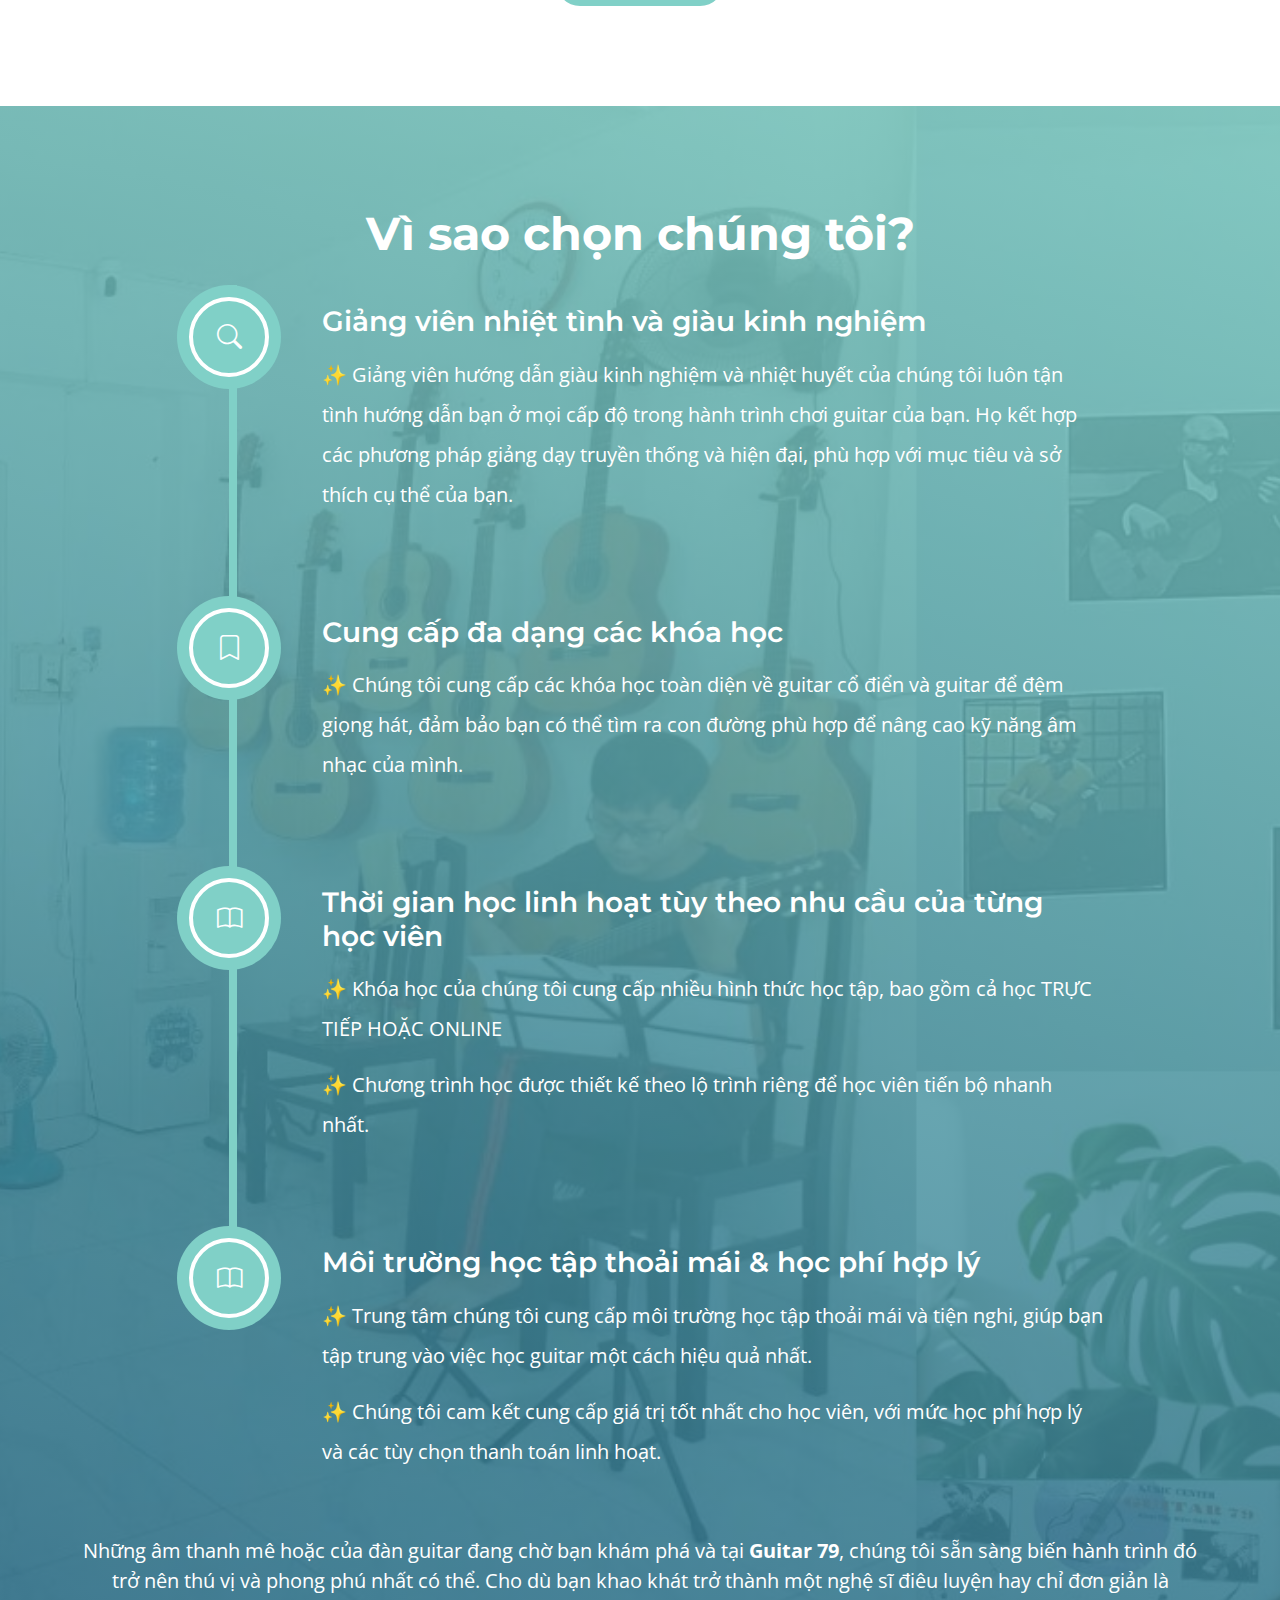
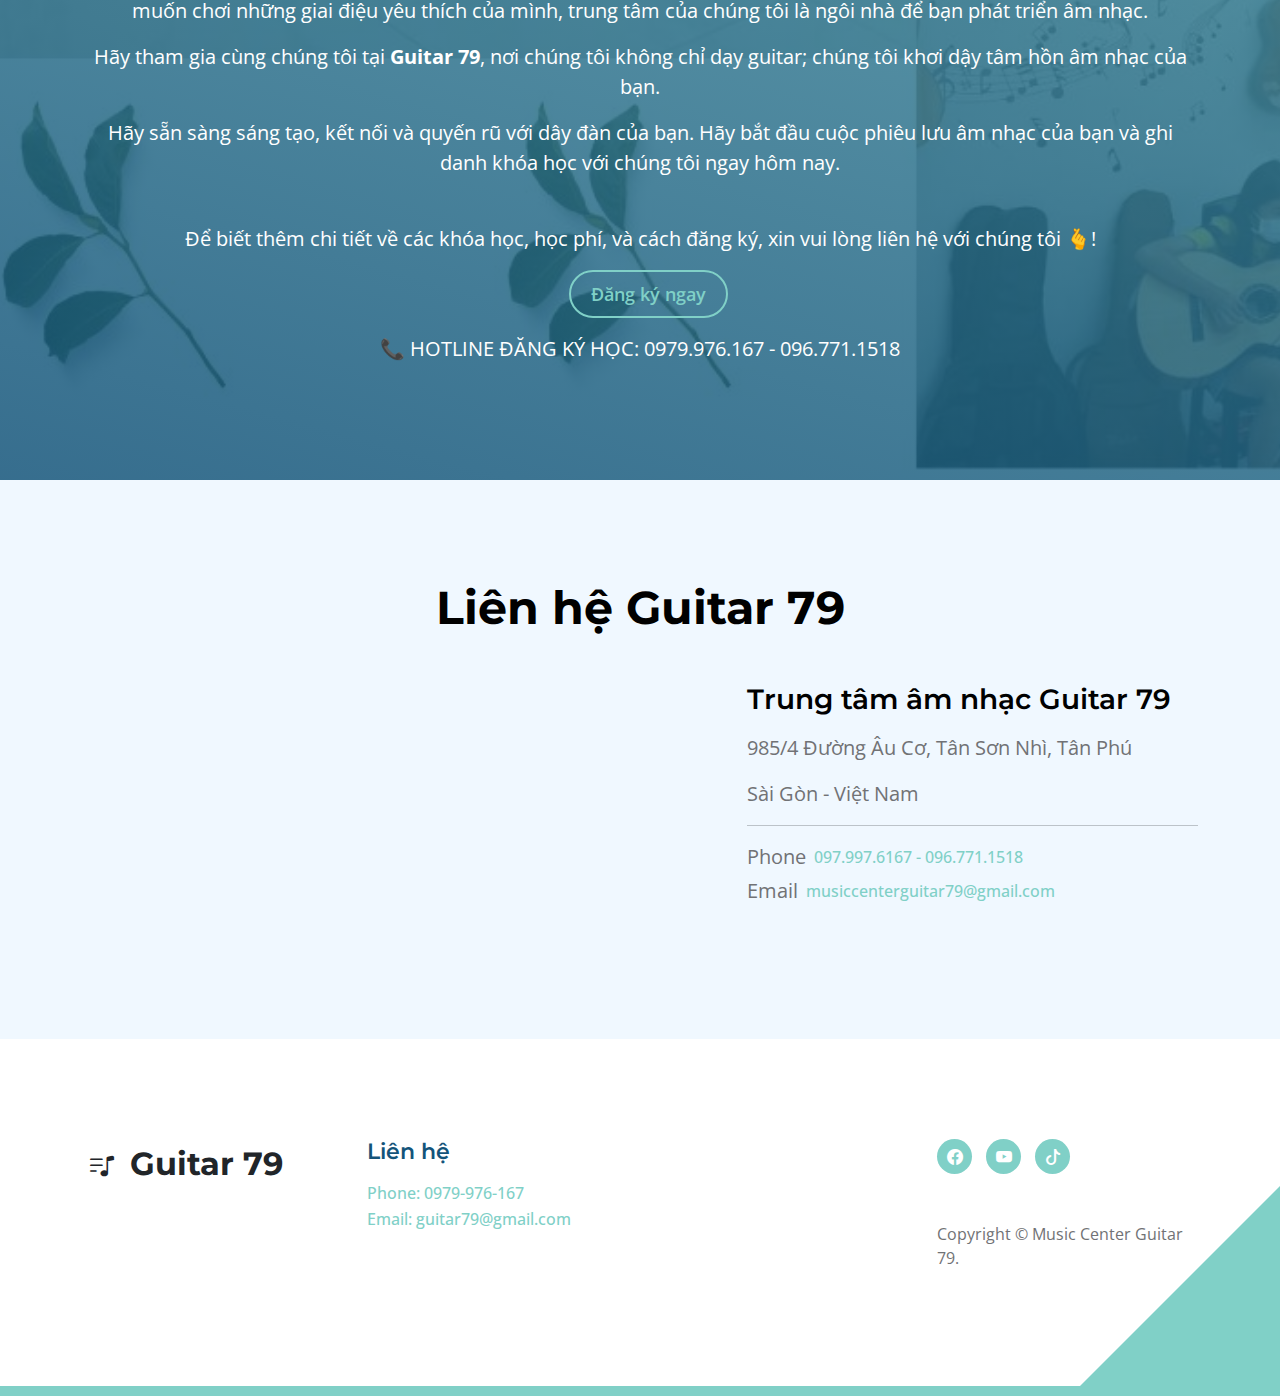
==== commit d56642ea: "delete shop.html" ====
--- a/index.html
+++ b/index.html
@@ -61,9 +61,6 @@
     
                             <li class="nav-item">
                                 <a class="nav-link click-scroll" href="#section_3">Vì sao chọn Guitar 79</a>
-                            </li>
-                            <li class="nav-item">
-                                <a class="nav-link click-scroll" href="shop.html">Shop</a>
                             </li>
     
                             <li class="nav-item">
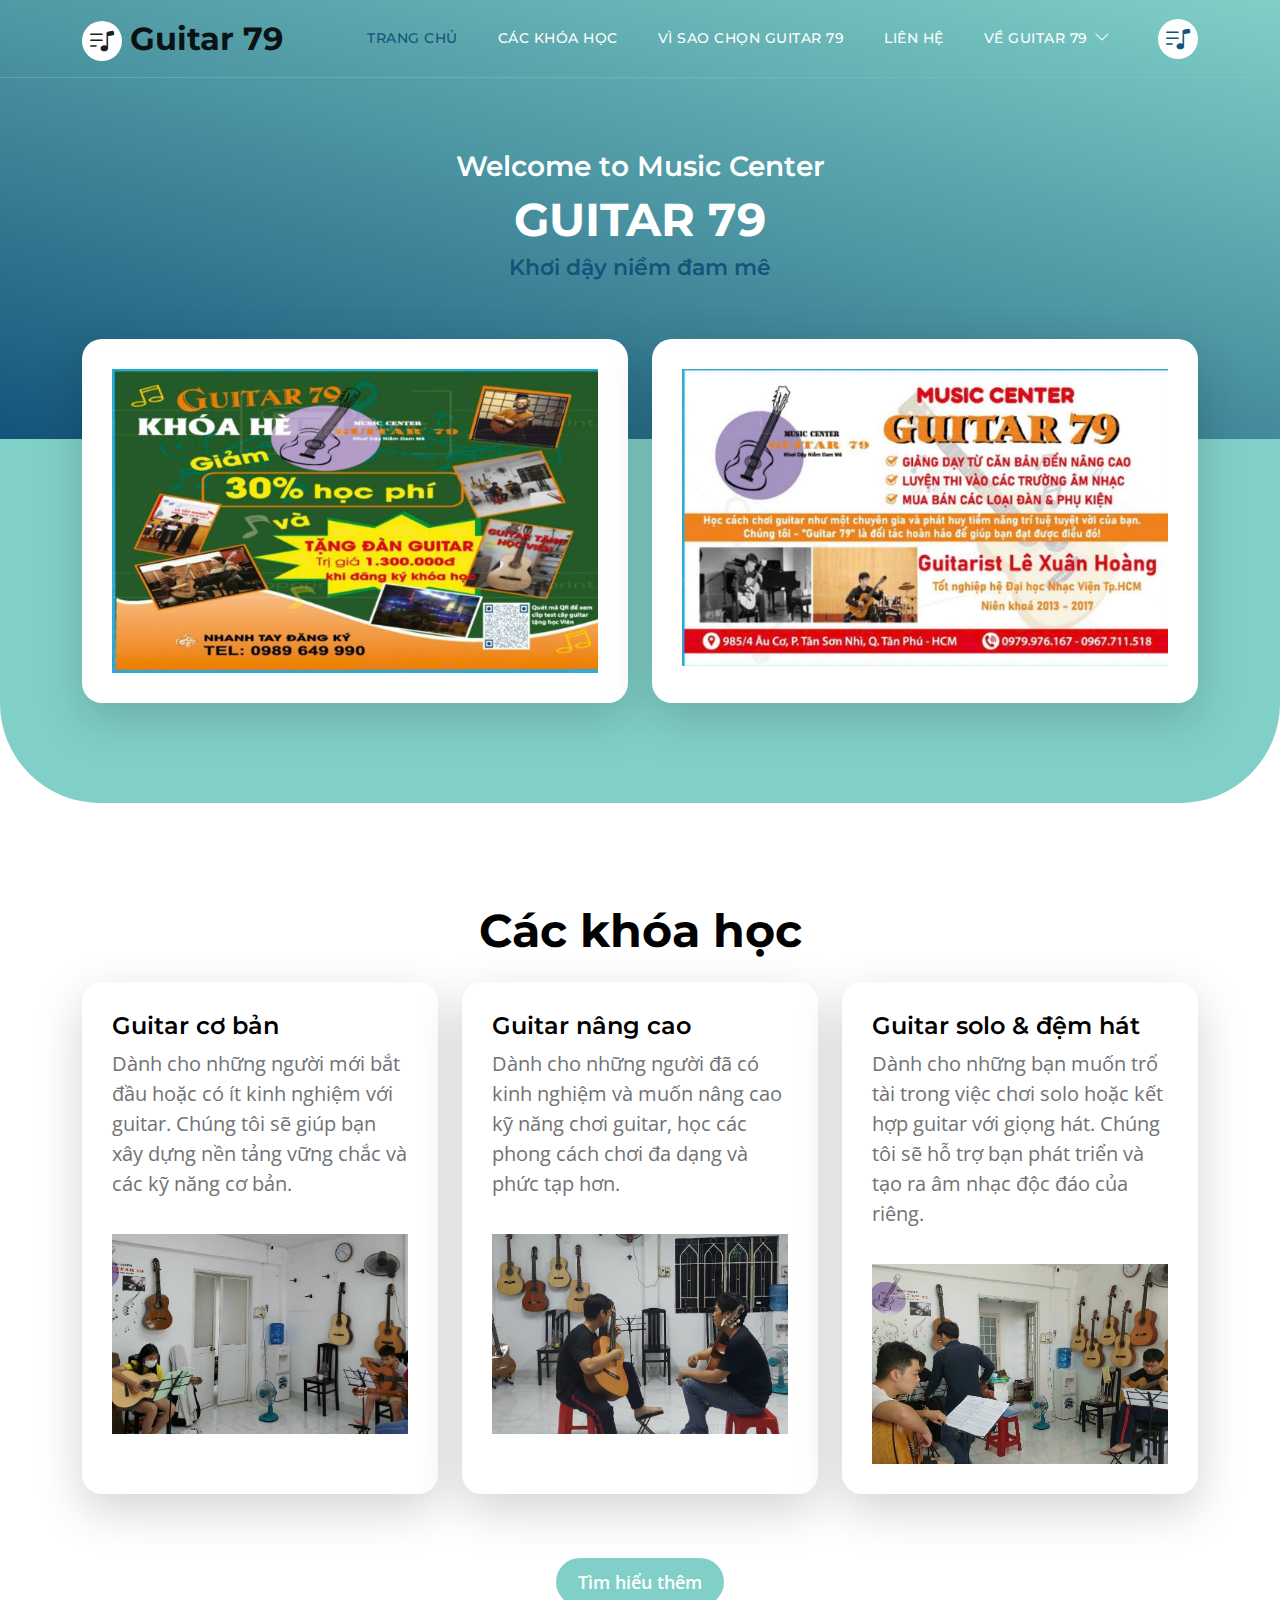
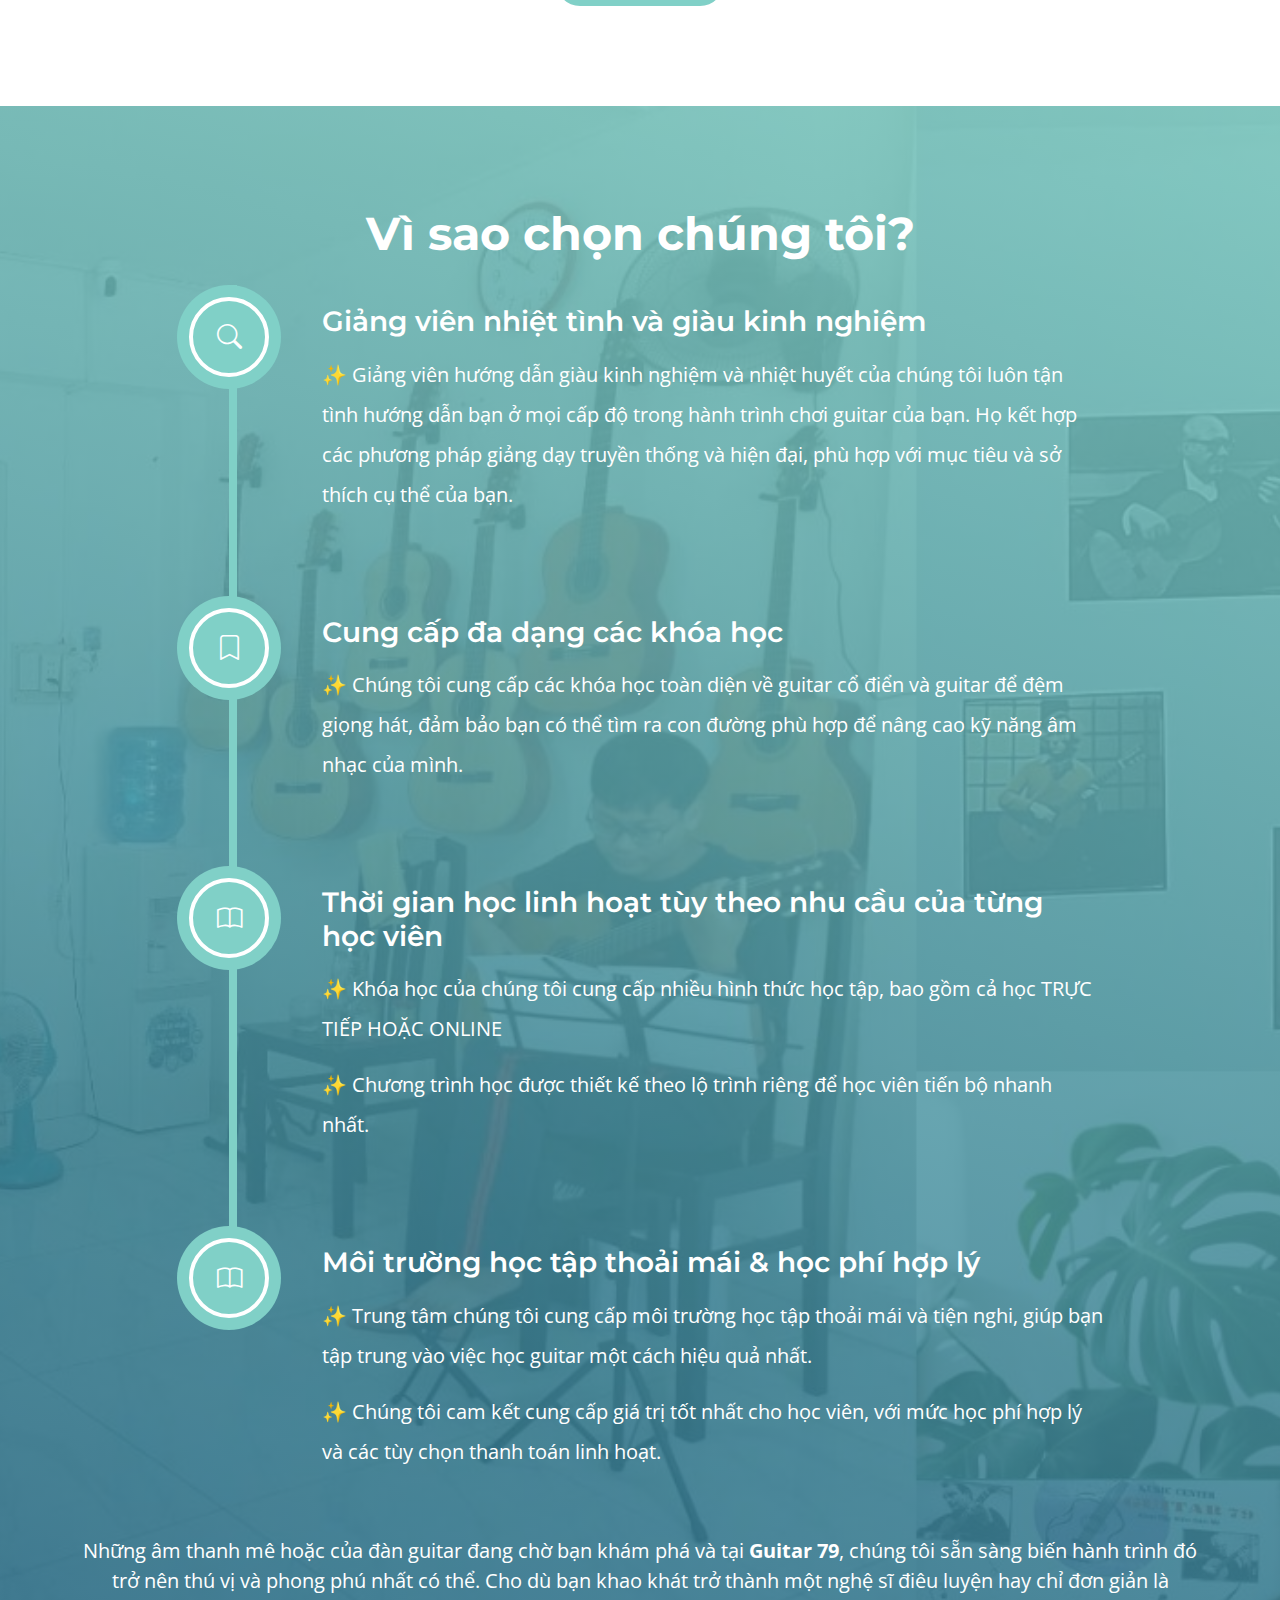
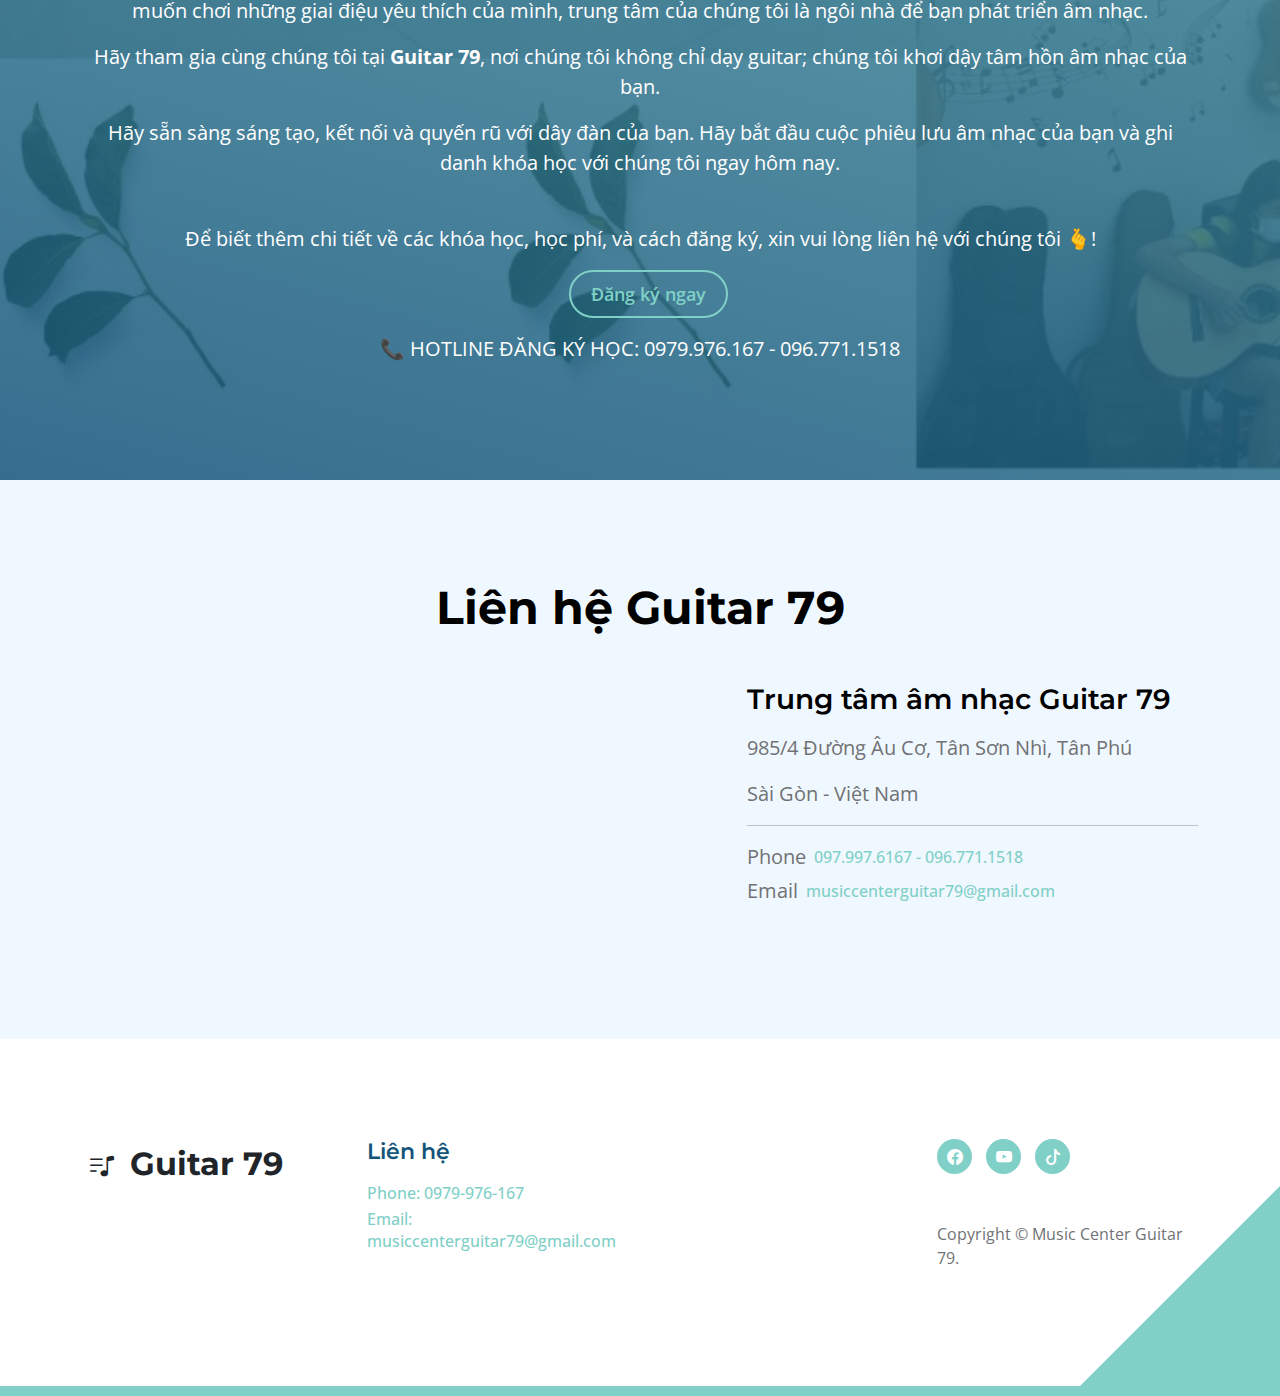
==== commit 2dfc5cf9: "Update mail" ====
--- a/index.html
+++ b/index.html
@@ -358,8 +358,8 @@
                 </p>
 
                 <p class="text-white d-flex">
-                    <a href="mailto:info@company.com" class="site-footer-link">
-                        Email: guitar79@gmail.com
+                    <a href="mailto:musiccenterguitar79@gmail.com" class="site-footer-link">
+                        Email: musiccenterguitar79@gmail.com
                     </a>
                 </p>
             </div>
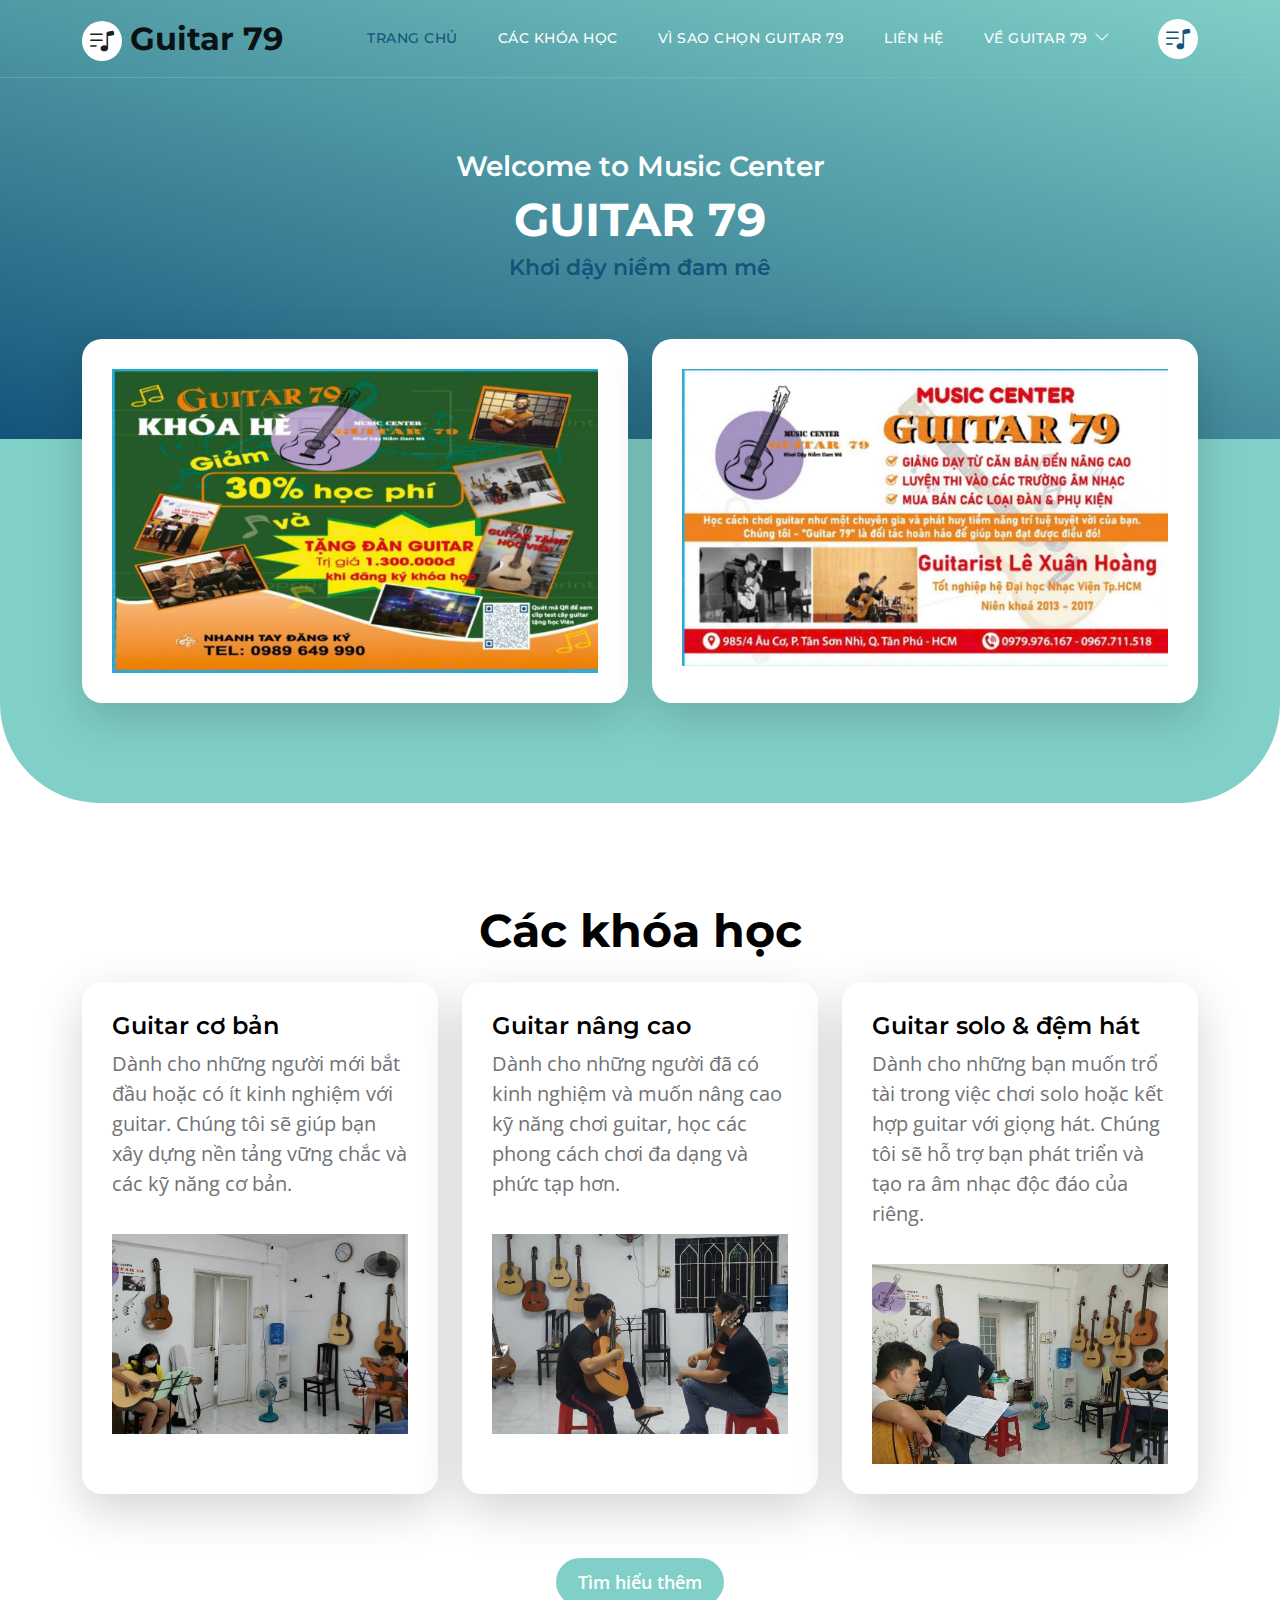
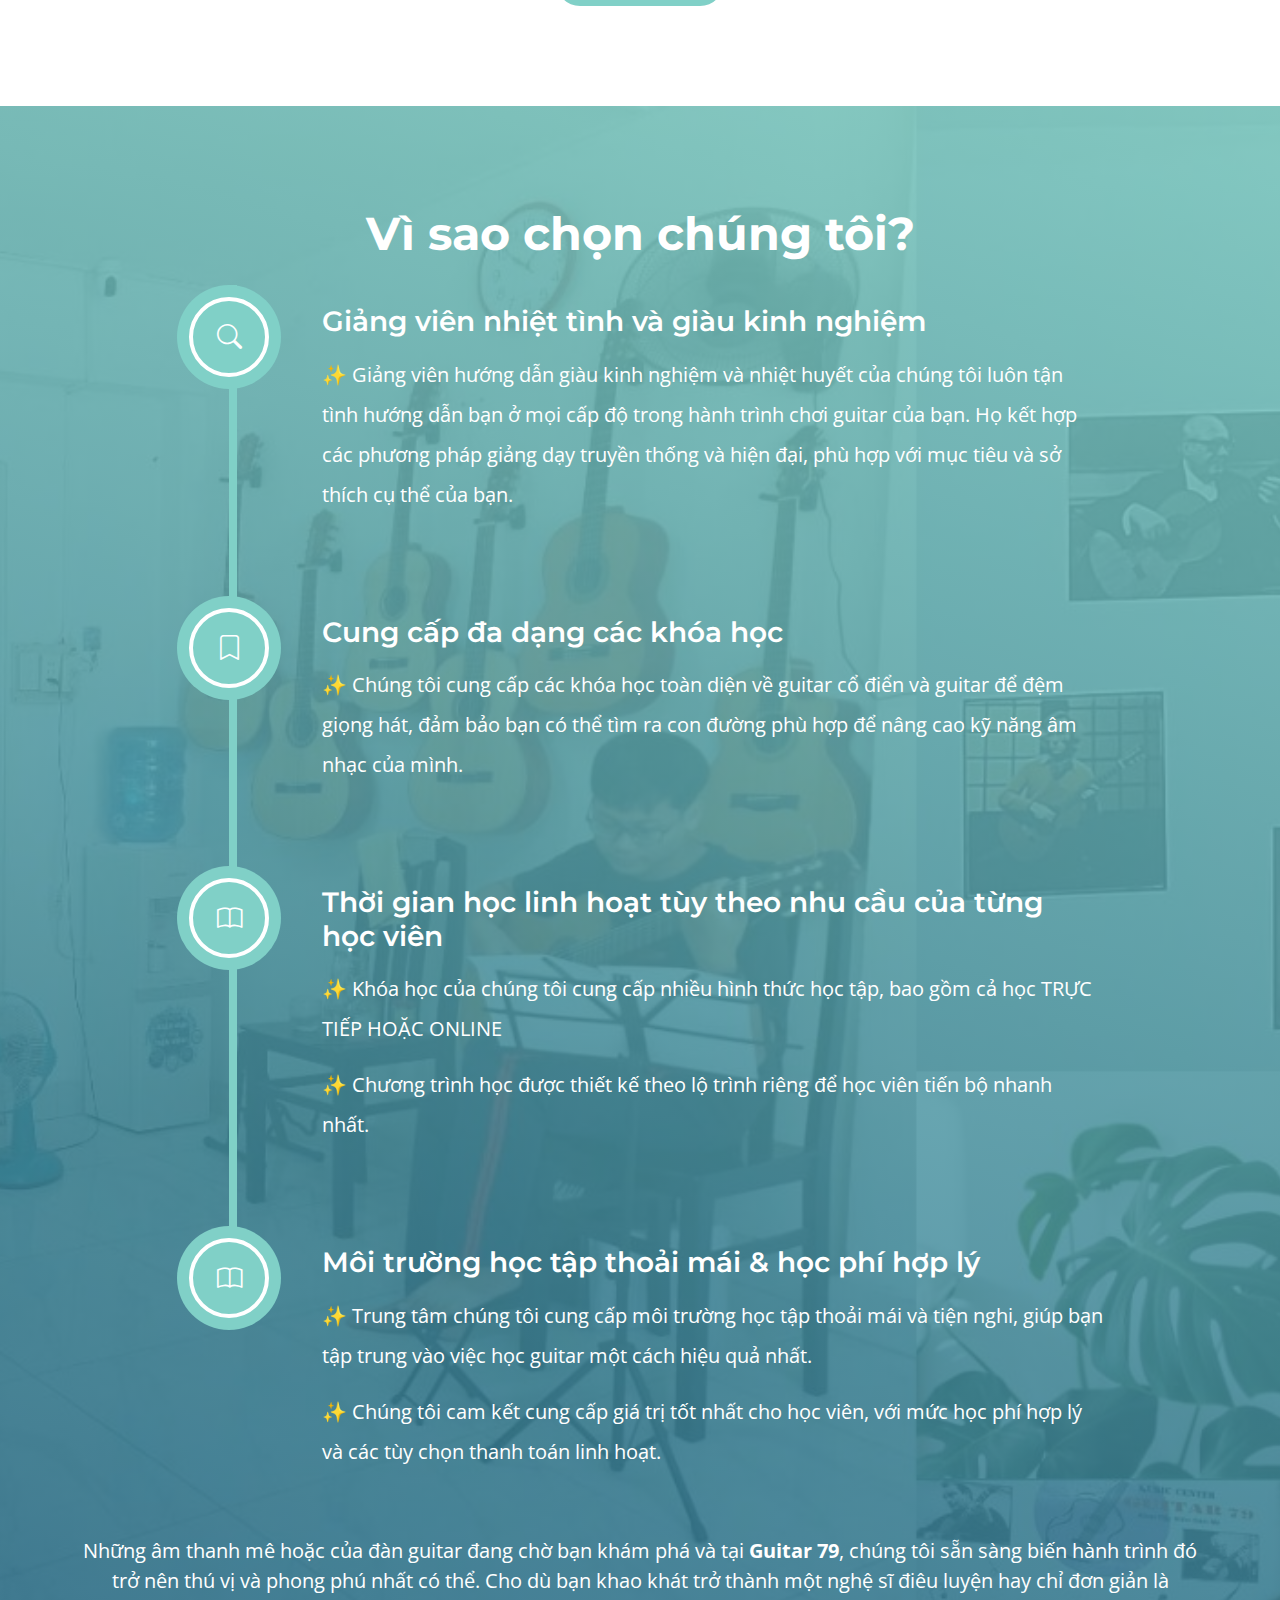
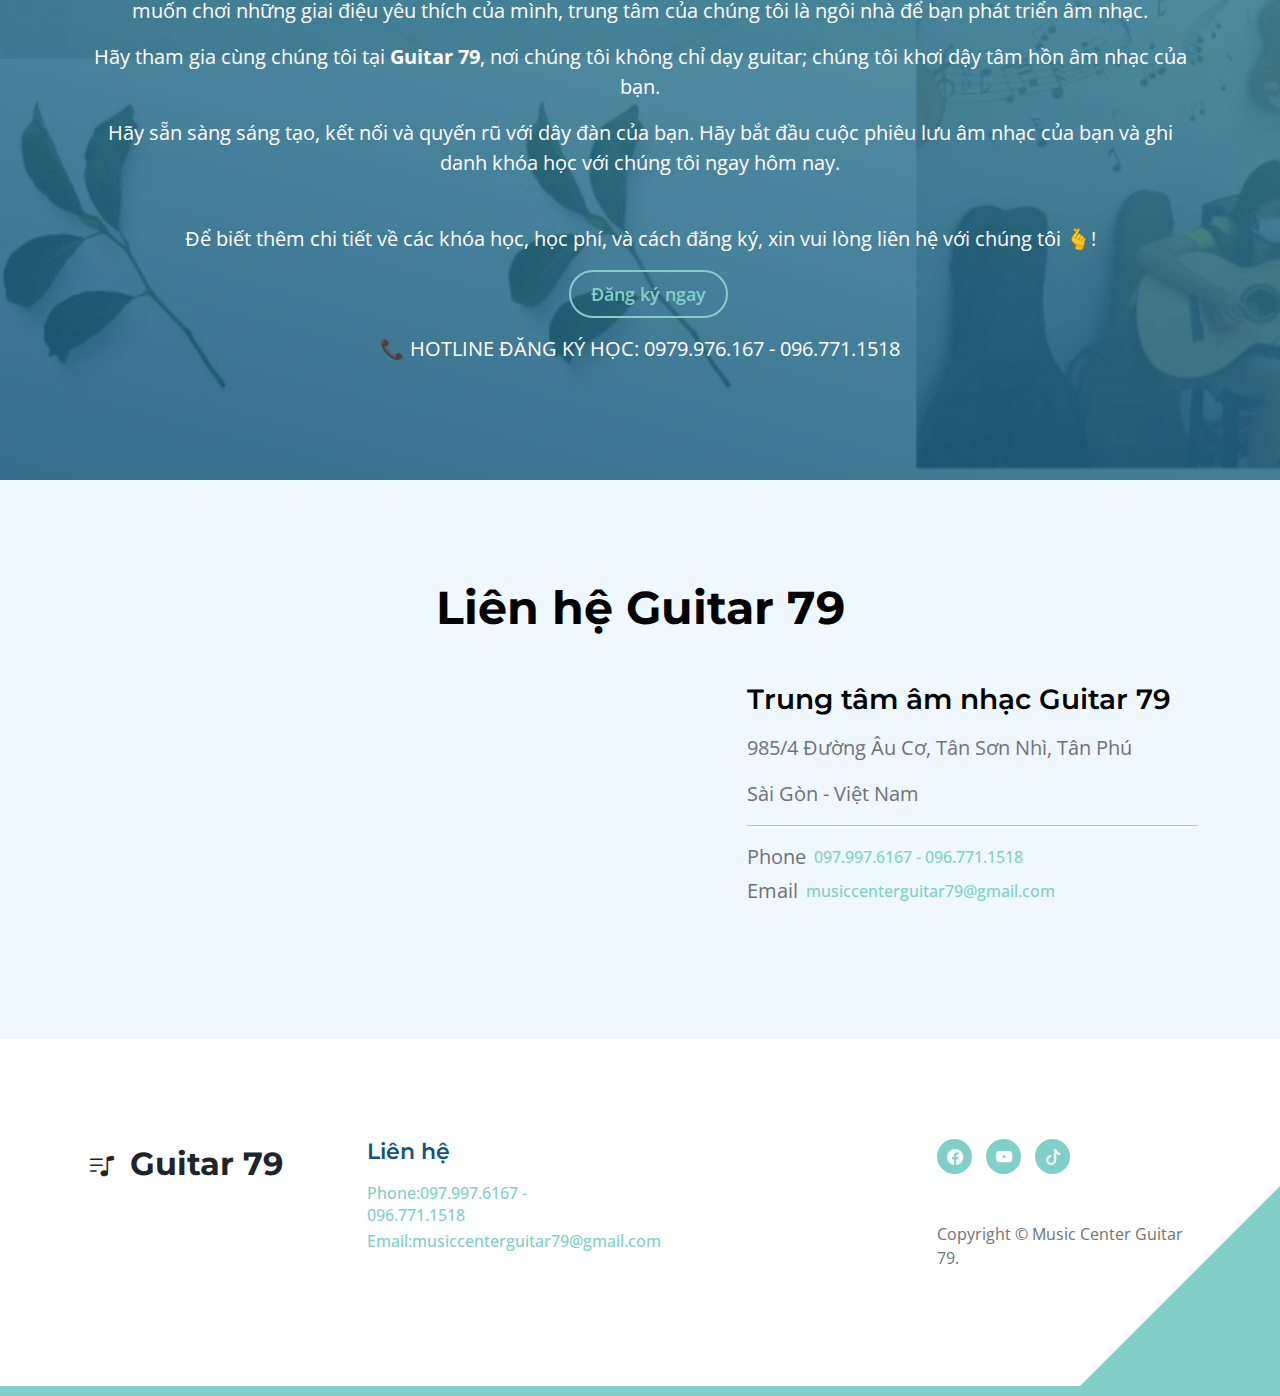
==== commit 7ef21b40: "Update phone" ====
--- a/index.html
+++ b/index.html
@@ -353,13 +353,13 @@
 
                 <p class="text-white d-flex mb-1">
                     <a href="tel: 0979-976-167" class="site-footer-link">
-                        Phone: 0979-976-167
+                        Phone:097.997.6167 - 096.771.1518
                     </a>
                 </p>
 
                 <p class="text-white d-flex">
                     <a href="mailto:musiccenterguitar79@gmail.com" class="site-footer-link">
-                        Email: musiccenterguitar79@gmail.com
+                        Email:musiccenterguitar79@gmail.com
                     </a>
                 </p>
             </div>
